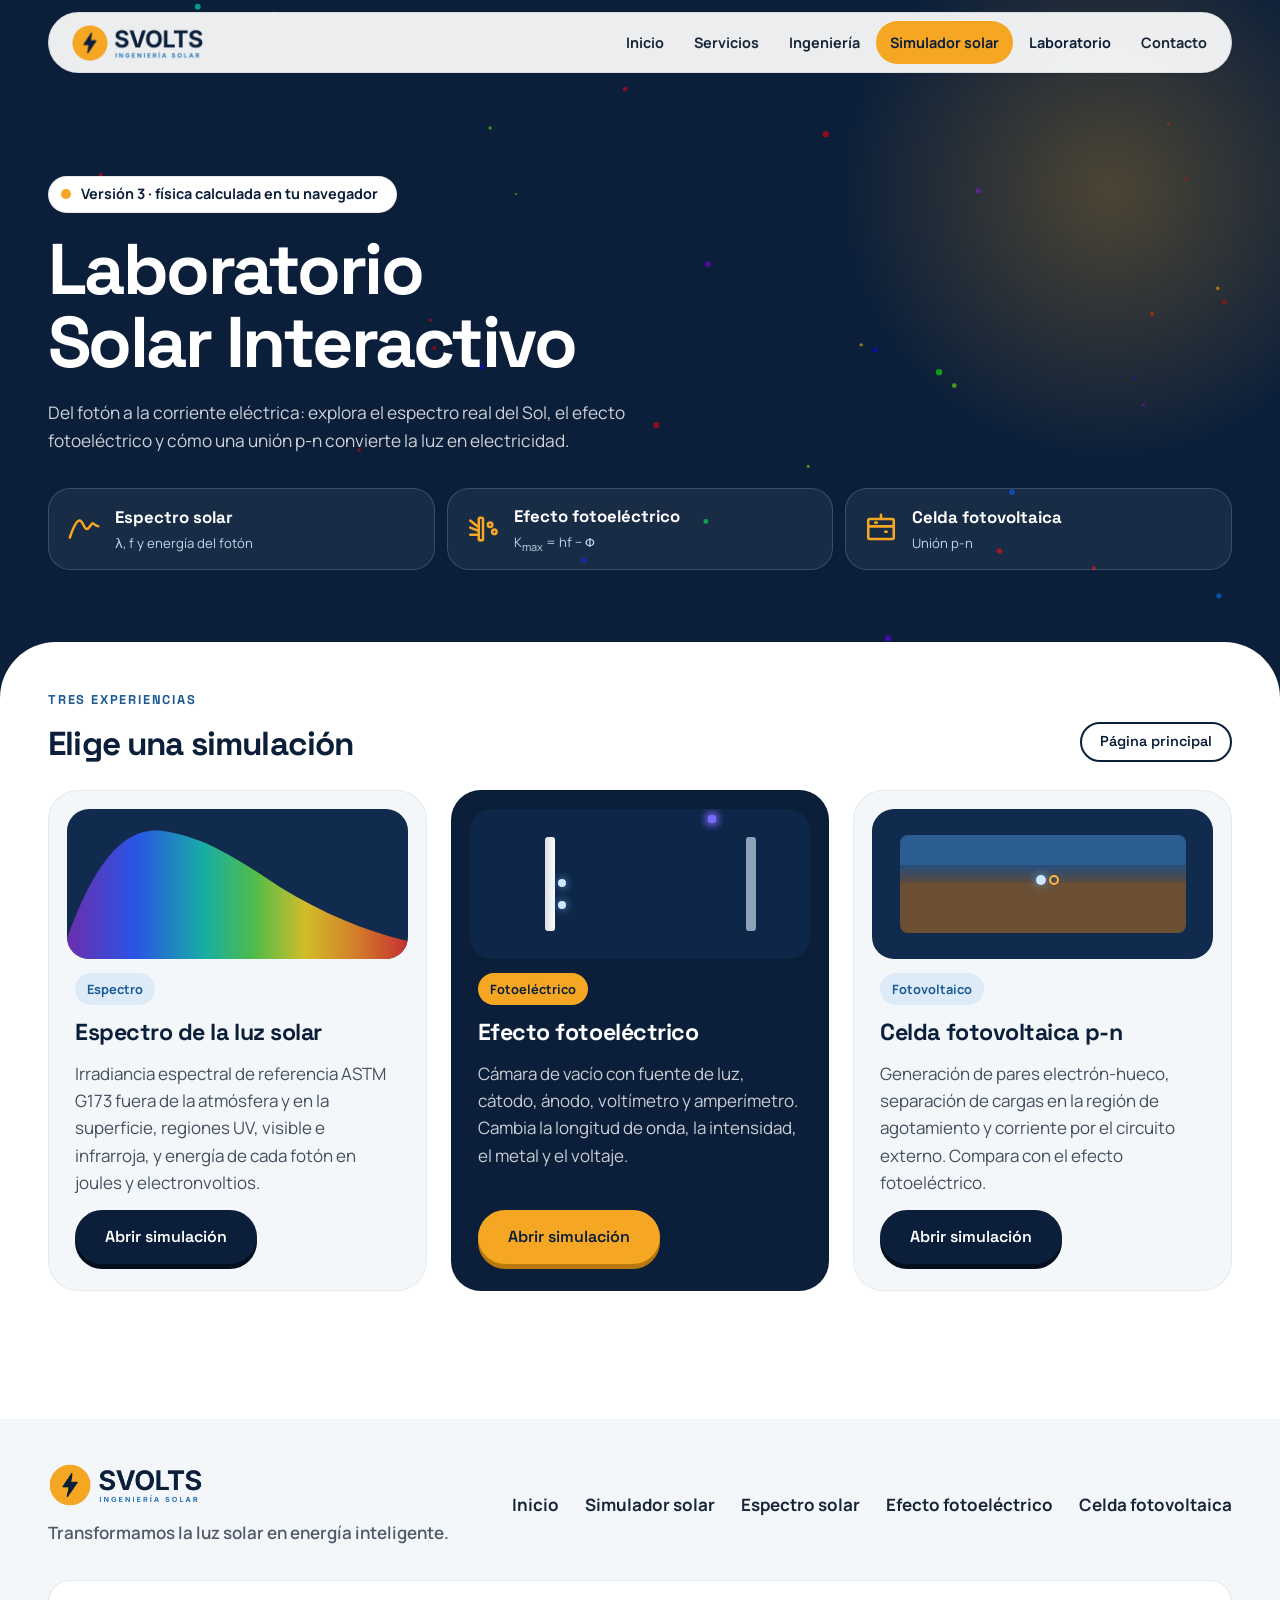
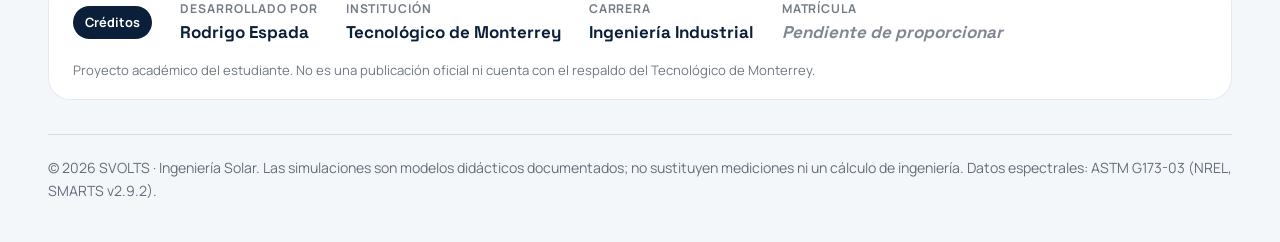
==== laboratorio.html @ 69da1a0d "V3 etapa 2: Laboratorio Solar Interactivo, navegación y créditos - Sección LABORATORIO SOLAR INTERAC" ====
<!doctype html>
<html lang="es">
<head>
  <meta charset="utf-8">
  <meta name="viewport" content="width=device-width, initial-scale=1, viewport-fit=cover">
  <title>Laboratorio Solar Interactivo · SVOLTS</title>
  <meta name="description" content="Laboratorio Solar Interactivo de SVOLTS: espectro de la radiación solar con datos ASTM G173, efecto fotoeléctrico y funcionamiento de una celda fotovoltaica p-n. Todo se calcula en tu navegador.">
  <meta name="theme-color" content="#0B1F3A">
  <link rel="icon" href="assets/favicon.svg" type="image/svg+xml">
  <link rel="preload" href="assets/fonts/space-grotesk-latin-wght-normal.woff2" as="font" type="font/woff2" crossorigin>
  <link rel="preload" href="assets/fonts/manrope-latin-wght-normal.woff2" as="font" type="font/woff2" crossorigin>
  <link rel="stylesheet" href="styles.css">
  <link rel="stylesheet" href="simulador.css">
  <link rel="stylesheet" href="laboratorio.css">
  <script>document.documentElement.classList.add('js');</script>
</head>
<body class="lab-page">
  <a class="skip" href="#lab">Saltar al laboratorio</a>

  <header class="nav" id="nav">
    <div class="nav__bar">
      <a class="brand" href="index.html#inicio" aria-label="SVOLTS Ingeniería Solar, ir al inicio">
        <img src="assets/logo-horizontal.png" alt="SVOLTS Ingeniería Solar" width="176" height="50">
      </a>
      <nav class="nav__menu" id="menu" aria-label="Principal">
        <ul class="nav__list">
          <li><a href="index.html#inicio">Inicio</a></li>
          <li><a href="index.html#servicios">Servicios</a></li>
          <li><a href="index.html#ingenieria">Ingeniería</a></li>
          <li><a href="simulador.html" class="nav__sim">Simulador solar</a></li>
          <li><a href="laboratorio.html" class="is-active" aria-current="page">Laboratorio</a></li>
          <li><a href="index.html#contacto">Contacto</a></li>
        </ul>
      </nav>
      <button class="burger" type="button" aria-expanded="false" aria-controls="menu" aria-label="Abrir menú">
        <span></span><span></span><span></span>
      </button>
    </div>
  </header>

  <main id="lab">
    <!-- ================= PORTADA DEL LABORATORIO ================= -->
    <section class="labhero" aria-labelledby="lab-title">
      <canvas class="labhero__field" id="heroField" aria-hidden="true"></canvas>
      <div class="wrap labhero__inner">
        <p class="chip chip--sun"><span class="chip__dot"></span>Versión 3 · física calculada en tu navegador</p>
        <h1 id="lab-title" class="labhero__title">Laboratorio Solar Interactivo</h1>
        <p class="labhero__lead">Del fotón a la corriente eléctrica: explora el espectro real del Sol, el efecto fotoeléctrico y cómo una unión p-n convierte la luz en electricidad.</p>
        <nav class="labtabs" aria-label="Simulaciones del laboratorio">
          <a class="labtab" href="#espectro" data-lab="espectro">
            <svg viewBox="0 0 24 24" aria-hidden="true" focusable="false"><path d="M2 18c3-9 5-12 7-12s3 6 5 6 3-4 4-4 2 2 4 2"/></svg>
            <span><strong>Espectro solar</strong><small>λ, f y energía del fotón</small></span>
          </a>
          <a class="labtab" href="#fotoelectrico" data-lab="fotoelectrico">
            <svg viewBox="0 0 24 24" aria-hidden="true" focusable="false"><path d="M3 6l5 4M3 11l5 2M3 16l5 0"/><rect x="9" y="4" width="3" height="16" rx="1"/><circle cx="17" cy="9" r="1.6"/><circle cx="20" cy="14" r="1.6"/></svg>
            <span><strong>Efecto fotoeléctrico</strong><small>K<sub>max</sub> = hf − Φ</small></span>
          </a>
          <a class="labtab" href="#celda" data-lab="celda">
            <svg viewBox="0 0 24 24" aria-hidden="true" focusable="false"><rect x="3" y="5" width="18" height="5" rx="1"/><rect x="3" y="10" width="18" height="9" rx="1"/><path d="M8 7.5h1M15 14h1M12 2v2"/></svg>
            <span><strong>Celda fotovoltaica</strong><small>Unión p-n</small></span>
          </a>
        </nav>
      </div>
    </section>

    <div class="labbody">
      <!-- ================= ÍNDICE DEL LABORATORIO ================= -->
      <section class="labview" data-labview="inicio" aria-labelledby="hub-title">
        <div class="wrap">
          <header class="labhead">
            <div>
              <p class="eyebrow-s">Tres experiencias</p>
              <h2 id="hub-title" class="h3">Elige una simulación</h2>
            </div>
            <a class="btn btn--ghost btn--sm" href="index.html">Página principal</a>
          </header>
          <ol class="hub">
            <li class="hubcard">
              <div class="hubcard__art hubcard__art--spec" aria-hidden="true">
                <svg viewBox="0 0 320 150" preserveAspectRatio="none"><defs><linearGradient id="hubVis" x1="0" x2="1"><stop offset="0" stop-color="#7B2FBE"/><stop offset=".2" stop-color="#2E5BFF"/><stop offset=".4" stop-color="#18C3B5"/><stop offset=".55" stop-color="#5BD54A"/><stop offset=".7" stop-color="#F5D623"/><stop offset=".85" stop-color="#F58B23"/><stop offset="1" stop-color="#E5312F"/></linearGradient></defs><path class="hub-curve-fill" d="M0 150 L0 130 C30 40 60 18 90 22 C130 28 160 50 200 78 C240 104 280 122 320 132 L320 150 Z"/><path class="hub-curve" d="M0 130 C30 40 60 18 90 22 C130 28 160 50 200 78 C240 104 280 122 320 132"/></svg>
              </div>
              <span class="qcard__tag">Espectro</span>
              <h3>Espectro de la luz solar</h3>
              <p>Irradiancia espectral de referencia ASTM G173 fuera de la atmósfera y en la superficie, regiones UV, visible e infrarroja, y energía de cada fotón en joules y electronvoltios.</p>
              <a class="btn btn--primary" href="#espectro" data-lab="espectro">Abrir simulación</a>
            </li>
            <li class="hubcard hubcard--dark">
              <div class="hubcard__art hubcard__art--pe" aria-hidden="true">
                <span class="pe-plate"></span><span class="pe-ph pe-ph--1"></span><span class="pe-ph pe-ph--2"></span><span class="pe-ph pe-ph--3"></span><span class="pe-el pe-el--1"></span><span class="pe-el pe-el--2"></span><span class="pe-anode"></span>
              </div>
              <span class="qcard__tag">Fotoeléctrico</span>
              <h3>Efecto fotoeléctrico</h3>
              <p>Cámara de vacío con fuente de luz, cátodo, ánodo, voltímetro y amperímetro. Cambia la longitud de onda, la intensidad, el metal y el voltaje.</p>
              <a class="btn btn--sun" href="#fotoelectrico" data-lab="fotoelectrico">Abrir simulación</a>
            </li>
            <li class="hubcard">
              <div class="hubcard__art hubcard__art--pn" aria-hidden="true">
                <span class="pn-n"></span><span class="pn-d"></span><span class="pn-p"></span><span class="pn-e"></span><span class="pn-h"></span>
              </div>
              <span class="qcard__tag">Fotovoltaico</span>
              <h3>Celda fotovoltaica p-n</h3>
              <p>Generación de pares electrón-hueco, separación de cargas en la región de agotamiento y corriente por el circuito externo. Compara con el efecto fotoeléctrico.</p>
              <a class="btn btn--primary" href="#celda" data-lab="celda">Abrir simulación</a>
            </li>
          </ol>
        </div>
      </section>

      <!-- ================= 1. ESPECTRO SOLAR ================= -->
      <section class="labview" data-labview="espectro" aria-labelledby="spec-title" hidden>
        <div class="wrap">
          <header class="labhead">
            <div>
              <p class="eyebrow-s">Simulación 1 · Radiación solar</p>
              <h2 id="spec-title" class="h3">Espectro de la luz solar</h2>
              <p class="lead">Irradiancia espectral del Sol según los espectros de referencia ASTM G173-03. Pasa el cursor sobre la gráfica para leer cada longitud de onda y haz clic para seleccionarla.</p>
            </div>
            <div class="labhead__actions">
              <a class="btn btn--ghost btn--sm" href="#inicio" data-lab="inicio">← Laboratorio</a>
              <a class="btn btn--line btn--sm" href="index.html">Página principal</a>
            </div>
          </header>

          <div class="spec">
            <figure class="spec__fig">
              <div class="spec__chart" id="specChart" tabindex="0" role="group" aria-label="Gráfica del espectro solar. Usa las flechas izquierda y derecha para cambiar la longitud de onda seleccionada."></div>
              <div class="spec__tip" id="specTip" hidden></div>
              <figcaption class="spec__legend" id="specLegend"></figcaption>
            </figure>

            <aside class="spec__panel" aria-label="Controles del espectro">
              <div class="ctl">
                <span class="ctl__label" id="sv-l">Espectro</span>
                <div class="seg" role="radiogroup" aria-labelledby="sv-l" id="specView">
                  <button type="button" role="radio" data-v="terrestre">Terrestre</button>
                  <button type="button" role="radio" data-v="extraterrestre">Extraterrestre</button>
                  <button type="button" role="radio" data-v="comparar">Comparar</button>
                </div>
              </div>
              <label class="check check--sm" for="specBB"><input id="specBB" type="checkbox"><span><strong>Superponer cuerpo negro a 5772 K</strong><small>Modelo teórico de Planck, no medición.</small></span></label>
              <div class="ctl">
                <span class="ctl__label" id="sr-l">Región espectral</span>
                <div class="seg seg--4" role="radiogroup" aria-labelledby="sr-l" id="specRegion">
                  <button type="button" role="radio" data-r="todo">Todo</button>
                  <button type="button" role="radio" data-r="uv">UV</button>
                  <button type="button" role="radio" data-r="vis">Visible</button>
                  <button type="button" role="radio" data-r="ir">IR</button>
                </div>
              </div>
              <label class="ctl" for="specG"><span class="ctl__label">Irradiancia en superficie <output id="specGOut" for="specG"></output></span>
                <input id="specG" type="range" min="0" max="1200" step="10">
                <span class="ctl__hint">Escala las curvas terrestres a partir de 1000 W/m², con la misma forma espectral (supuesto).</span></label>
              <label class="ctl" for="specL"><span class="ctl__label">Longitud de onda <output id="specLOut" for="specL"></output></span>
                <input id="specL" type="range" min="280" max="2500" step="1"></label>
              <div class="ctl ctl--row">
                <label for="specLNum"><span class="ctl__label">λ (nm)</span><input id="specLNum" type="number" min="280" max="4000" step="1" inputmode="decimal"></label>
                <label for="specFNum"><span class="ctl__label">f (THz)</span><input id="specFNum" type="number" min="74" max="1071" step="0.1" inputmode="decimal"></label>
              </div>
              <p class="ctl__err" id="specErr" role="alert" hidden></p>
            </aside>
          </div>

          <div class="photon" id="specPhoton" aria-live="polite"></div>

          <div class="spec__lower">
            <figure class="wavebox">
              <div class="wavebox__head">
                <h3 class="h5">Onda electromagnética</h3>
                <button class="btn btn--sm btn--line playbtn" type="button" id="waveToggle" aria-pressed="false">Pausar</button>
              </div>
              <canvas id="waveCanvas" height="170" aria-label="Animación de una onda electromagnética con la longitud de onda seleccionada" role="img"></canvas>
              <figcaption class="note" id="waveCap"></figcaption>
            </figure>
            <div class="regtable">
              <h3 class="h5">Energía por región <span class="regtable__src" id="regSrc"></span></h3>
              <div class="tablewrap"><table class="lab-table" id="regTable"></table></div>
              <p class="note">Integrales de la tabla ASTM G173 entre 280 y 4000 nm por la regla del trapecio. Límites UV/visible/IR convencionales: 380 y 750 nm.</p>
            </div>
          </div>

          <details class="learn">
            <summary>Cómo se calcula</summary>
            <p><strong>Frecuencia:</strong> f = c / λ, con c = 299 792 458 m/s. <strong>Energía del fotón:</strong> E = h·f = h·c / λ, con h = 6.626 070 15 × 10⁻³⁴ J·s. Para pasar de joules a electronvoltios se divide entre e = 1.602 176 634 × 10⁻¹⁹ C. En unidades prácticas: E [eV] ≈ 1239.84 / λ [nm].</p>
            <p><strong>Datos:</strong> las curvas extraterrestre (AM0), global (AM1.5, superficie inclinada 37°) y directa (AM1.5, directa normal + circunsolar) son los valores tabulados de la norma ASTM G173-03, calculados por NREL con el modelo SMARTS v2.9.2 para una atmósfera estándar de referencia. No son una medición puntual de un día concreto. La curva de cuerpo negro es un modelo teórico: E(λ) = π·B(λ, 5772 K)·(R<sub>☉</sub>/UA)², y su integral da ≈ 1361 W/m².</p>
            <p><strong>Control de irradiancia:</strong> multiplica las curvas terrestres por G/1000 manteniendo su forma. En la realidad la forma cambia con la masa de aire, el vapor de agua y los aerosoles.</p>
          </details>
        </div>
      </section>

      <!-- ================= 2. EFECTO FOTOELÉCTRICO ================= -->
      <section class="labview" data-labview="fotoelectrico" aria-labelledby="pe-title" hidden>
        <div class="wrap">
          <header class="labhead">
            <div>
              <p class="eyebrow-s">Simulación 2 · Física cuántica</p>
              <h2 id="pe-title" class="h3">Efecto fotoeléctrico</h2>
              <p class="lead">Ilumina un metal dentro de una cámara de vacío. Si cada fotón tiene energía suficiente, arranca electrones que viajan al ánodo y el amperímetro registra corriente.</p>
            </div>
            <div class="labhead__actions">
              <a class="btn btn--ghost btn--sm" href="#inicio" data-lab="inicio">← Laboratorio</a>
              <a class="btn btn--line btn--sm" href="index.html">Página principal</a>
            </div>
          </header>

          <div class="pe">
            <figure class="pe__stage">
              <canvas id="peCanvas" role="img" aria-label="Cámara de vacío con fuente de luz, cátodo, ánodo, voltímetro y amperímetro"></canvas>
              <div class="pe__status" id="peStatus" aria-live="polite"></div>
              <div class="pe__bar">
                <button class="btn btn--sm btn--sun playbtn" type="button" id="pePlay" aria-pressed="false">Pausar</button>
                <button class="btn btn--sm btn--line" type="button" id="peReset">Reiniciar experimento</button>
                <span class="pe__hint">La animación exagera el rendimiento cuántico para que se vean los electrones.</span>
              </div>
            </figure>

            <aside class="pe__panel" aria-label="Controles del experimento">
              <label class="ctl" for="peL"><span class="ctl__label">Longitud de onda <output id="peLOut" for="peL"></output></span>
                <input id="peL" type="range" min="100" max="850" step="1" class="range-spectrum"></label>
              <div class="ctl ctl--row">
                <label for="peLNum"><span class="ctl__label">λ (nm)</span><input id="peLNum" type="number" min="100" max="850" step="1" inputmode="decimal"></label>
                <label for="peFNum"><span class="ctl__label">f (THz)</span><input id="peFNum" type="number" min="352.7" max="2997.9" step="0.1" inputmode="decimal"></label>
              </div>
              <label class="ctl" for="peI"><span class="ctl__label">Intensidad luminosa <output id="peIOut" for="peI"></output></span>
                <input id="peI" type="range" min="0" max="100" step="1"></label>
              <div class="ctl">
                <span class="ctl__label" id="pm-l">Material del cátodo</span>
                <div class="mats" role="radiogroup" aria-labelledby="pm-l" id="peMats"></div>
              </div>
              <label class="ctl" for="peV"><span class="ctl__label">Voltaje aplicado (ánodo − cátodo) <output id="peVOut" for="peV"></output></span>
                <input id="peV" type="range" min="-6" max="6" step="0.01">
                <span class="ctl__hint">Negativo: frena a los electrones. Positivo: los acelera hacia el ánodo.</span></label>
              <div class="ctl ctl--btns">
                <button class="btn btn--sm btn--line" type="button" id="peStop">Aplicar −V₀</button>
                <button class="btn btn--sm btn--line" type="button" id="peZero">0 V</button>
              </div>
              <p class="ctl__err" id="peErr" role="alert" hidden></p>
            </aside>
          </div>

          <div class="readouts" id="peReadouts" aria-live="polite"></div>

          <div class="pe__charts">
            <figure class="minichart">
              <h3 class="h5">Corriente contra voltaje</h3>
              <div id="peIV"></div>
              <figcaption class="note">Para una frecuencia fija, la corriente se anula en −V₀ y se satura con voltaje positivo. Más intensidad sube la meseta, pero no mueve el punto de corte.</figcaption>
            </figure>
            <figure class="minichart">
              <h3 class="h5">Energía cinética máxima contra frecuencia</h3>
              <div id="peKF"></div>
              <figcaption class="note">Recta de pendiente h (la constante de Planck) que corta el eje en la frecuencia umbral f₀ = Φ/h. Cada metal tiene su propia recta, todas paralelas.</figcaption>
            </figure>
          </div>

          <div class="matnote" id="peMatNote"></div>

          <div class="compare-cta">
            <p>¿Qué cambia en un panel solar? En una celda no se arrancan electrones del material: se separan dentro de él.</p>
            <a class="btn btn--primary" href="#celda" data-lab="celda" id="peToCell">Ver la celda fotovoltaica con esta luz</a>
          </div>

          <details class="learn">
            <summary>Modelo físico y supuestos</summary>
            <p><strong>Ecuación de Einstein:</strong> K<sub>max</sub> = h·f − Φ. Solo hay emisión si h·f ≥ Φ, sin importar la intensidad. <strong>Potencial de frenado:</strong> V₀ = K<sub>max</sub>/e; con un voltaje de −V₀ ningún electrón llega al ánodo.</p>
            <p><strong>Corriente (modelo simplificado):</strong> I = e · Ṅ<sub>e</sub> · η<sub>col</sub>. Ṅ<sub>fot</sub> = P/(h·f) son los fotones por segundo que llegan al cátodo, con P = 0 a 20 µW según la intensidad. Ṅ<sub>e</sub> = Y · Ṅ<sub>fot</sub> son los electrones emitidos, con un rendimiento cuántico supuesto Y = 1 × 10⁻³ (en metales reales va de 10⁻⁵ a 10⁻³ y cambia con la frecuencia). η<sub>col</sub> es la fracción que llega al ánodo: 1 con voltaje positivo (placas ideales) y 1 − e|V|/K<sub>max</sub> con voltaje negativo, suponiendo energías repartidas uniformemente entre 0 y K<sub>max</sub>.</p>
            <p>Se ignoran la carga espacial, la corriente oscura, la reflexión del metal y la geometría real del tubo. Las tendencias son correctas, pero las corrientes no predicen un experimento real.</p>
          </details>
        </div>
      </section>

      <!-- ================= 3. CELDA FOTOVOLTAICA ================= -->
      <section class="labview" data-labview="celda" aria-labelledby="pn-title" hidden>
        <div class="wrap">
          <header class="labhead">
            <div>
              <p class="eyebrow-s">Simulación 3 · Semiconductores</p>
              <h2 id="pn-title" class="h3">Celda fotovoltaica: unión p-n</h2>
              <p class="lead">Un fotón con energía mayor que la banda prohibida crea un par electrón-hueco. El campo de la región de agotamiento los separa y la carga circula por el circuito externo.</p>
            </div>
            <div class="labhead__actions">
              <a class="btn btn--ghost btn--sm" href="#inicio" data-lab="inicio">← Laboratorio</a>
              <a class="btn btn--line btn--sm" href="index.html">Página principal</a>
            </div>
          </header>

          <div class="seg seg--big" role="radiogroup" aria-label="Fenómeno a observar" id="pnMode">
            <button type="button" role="radio" data-m="celda">Celda fotovoltaica</button>
            <button type="button" role="radio" data-m="comparar">Comparar con el efecto fotoeléctrico</button>
          </div>

          <div class="pe" id="pnMain">
            <figure class="pe__stage">
              <canvas id="pnCanvas" role="img" aria-label="Corte de una celda solar con capa n, región de agotamiento, capa p, contactos y circuito externo"></canvas>
              <div class="pe__status" id="pnStatus" aria-live="polite"></div>
              <div class="pe__bar">
                <button class="btn btn--sm btn--sun playbtn" type="button" id="pnPlay" aria-pressed="false">Pausar</button>
                <button class="btn btn--sm btn--line" type="button" id="pnReset">Reiniciar</button>
                <label class="check check--inline" for="pnField"><input id="pnField" type="checkbox" checked><span>Campo eléctrico</span></label>
              </div>
            </figure>
            <aside class="pe__panel" aria-label="Controles de la celda">
              <label class="ctl" for="pnL"><span class="ctl__label">Longitud de onda <output id="pnLOut" for="pnL"></output></span>
                <input id="pnL" type="range" min="280" max="2000" step="1" class="range-spectrum"></label>
              <label class="ctl" for="pnLNum"><span class="ctl__label">λ (nm)</span><input id="pnLNum" type="number" min="280" max="2000" step="1" inputmode="decimal"></label>
              <label class="ctl" for="pnI"><span class="ctl__label">Intensidad luminosa <output id="pnIOut" for="pnI"></output></span>
                <input id="pnI" type="range" min="0" max="100" step="1"></label>
              <div class="ctl">
                <span class="ctl__label" id="ps-l">Semiconductor</span>
                <div class="mats" role="radiogroup" aria-labelledby="ps-l" id="pnMats"></div>
              </div>
              <p class="ctl__err" id="pnErr" role="alert" hidden></p>
              <a class="btn btn--sm btn--line" href="#fotoelectrico" data-lab="fotoelectrico" id="pnToPe">Ver el experimento fotoeléctrico con esta luz</a>
            </aside>
          </div>

          <div class="readouts" id="pnReadouts" aria-live="polite"></div>

          <div class="pnsteps">
            <ol>
              <li><span>1</span><div><strong>Absorción</strong><p>El fotón entra por la capa n (delgada). Si E ≥ E<sub>g</sub>, un electrón de la banda de valencia pasa a la de conducción y deja un hueco.</p></div></li>
              <li><span>2</span><div><strong>Termalización</strong><p>La energía que excede a E<sub>g</sub> se pierde como calor en fracciones de picosegundo. Por eso los fotones azules no rinden más electricidad por fotón que los rojos.</p></div></li>
              <li><span>3</span><div><strong>Separación</strong><p>En la región de agotamiento, los iones fijos crean un campo eléctrico que empuja a los electrones hacia n y a los huecos hacia p. Los pares generados fuera de ella llegan por difusión.</p></div></li>
              <li><span>4</span><div><strong>Circuito externo</strong><p>Los electrones salen por el contacto frontal, hacen trabajo en la carga y vuelven por el contacto trasero, donde se recombinan con los huecos.</p></div></li>
            </ol>
          </div>

          <div class="compare" id="pnCompare" hidden>
            <div class="compare__grid">
              <article class="compare__card">
                <p class="eyebrow-s">Efecto fotoeléctrico externo</p>
                <h3 class="h4">El electrón sale del material</h3>
                <ul>
                  <li>Ocurre en la superficie de un metal, dentro de una cámara de vacío.</li>
                  <li>Umbral: la función de trabajo Φ (2 a 5 eV en metales; casi siempre ultravioleta).</li>
                  <li>El electrón escapa con K<sub>max</sub> = hf − Φ.</li>
                  <li>Se necesita un voltaje externo para recolectarlo; no genera potencia útil.</li>
                </ul>
                <div id="cmpPe" class="compare__fig"></div>
              </article>
              <article class="compare__card compare__card--pv">
                <p class="eyebrow-s">Efecto fotovoltaico</p>
                <h3 class="h4">La carga se separa dentro del semiconductor</h3>
                <ul>
                  <li>Ocurre en el volumen de un semiconductor con una unión p-n.</li>
                  <li>Umbral: la banda prohibida E<sub>g</sub> (1.12 eV en silicio; incluye visible e infrarrojo cercano).</li>
                  <li>El exceso E − E<sub>g</sub> se pierde como calor; cada par aprovecha como máximo E<sub>g</sub>.</li>
                  <li>El campo interno de la unión produce voltaje y entrega potencia a una carga, sin fuente externa.</li>
                </ul>
                <div id="cmpPv" class="compare__fig"></div>
              </article>
            </div>
            <div class="tablewrap"><table class="lab-table" id="cmpTable"></table></div>
          </div>

          <details class="learn">
            <summary>Modelo y supuestos</summary>
            <p>Bandas prohibidas a 300 K: Si 1.12 eV, GaAs 1.42 eV, Ge 0.66 eV (Sze y Ng, <em>Physics of Semiconductor Devices</em>). Longitud de onda de corte: λ<sub>c</sub> = h·c / E<sub>g</sub>. Fracción aprovechable por fotón absorbido: E<sub>g</sub> / E; el resto es calor de termalización.</p>
            <p>La animación es conceptual: la profundidad de absorción es menor para fotones más energéticos (cualitativamente correcto), todos los pares se recolectan y no se modelan reflexión, recombinación, resistencias ni el voltaje de la celda. Para curvas I-V de un panel real usa el modo avanzado del <a href="simulador.html#curva">Simulador solar</a>.</p>
          </details>
        </div>
      </section>
    </div>
  </main>

  <footer class="footer">
    <div class="wrap footer__inner">
      <div class="footer__brand">
        <img src="assets/logo-horizontal.png" alt="SVOLTS Ingeniería Solar" width="176" height="50">
        <p>Transformamos la luz solar en energía inteligente.</p>
      </div>
      <nav aria-label="Pie de página">
        <ul class="footer__nav">
          <li><a href="index.html">Inicio</a></li>
          <li><a href="simulador.html">Simulador solar</a></li>
          <li><a href="laboratorio.html#espectro">Espectro solar</a></li>
          <li><a href="laboratorio.html#fotoelectrico">Efecto fotoeléctrico</a></li>
          <li><a href="laboratorio.html#celda">Celda fotovoltaica</a></li>
        </ul>
      </nav>
    </div>
    <div class="wrap footer__author">
      <div class="author" aria-label="Créditos del proyecto">
        <span class="author__tag">Créditos</span>
        <dl class="author__list">
          <div><dt>Desarrollado por</dt><dd>Rodrigo Espada</dd></div>
          <div><dt>Institución</dt><dd>Tecnológico de Monterrey</dd></div>
          <div><dt>Carrera</dt><dd>Ingeniería Industrial</dd></div>
          <div><dt>Matrícula</dt><dd class="author__pending">Pendiente de proporcionar</dd></div>
        </dl>
        <p class="author__note">Proyecto académico del estudiante. No es una publicación oficial ni cuenta con el respaldo del Tecnológico de Monterrey.</p>
      </div>
    </div>
    <div class="wrap footer__legal">
      <p>© 2026 SVOLTS · Ingeniería Solar. Las simulaciones son modelos didácticos documentados; no sustituyen mediciones ni un cálculo de ingeniería. Datos espectrales: ASTM G173-03 (NREL, SMARTS v2.9.2).</p>
    </div>
  </footer>

  <script src="data/astm-g173.js"></script>
  <script src="lab-core.js"></script>
  <script src="laboratorio.js"></script>
  <script src="lab-espectro.js"></script>
  <script src="lab-fotoelectrico.js"></script>
  <script src="lab-celda.js"></script>
</body>
</html>
---- styles.css ----
/* ==========================================================================
   SVOLTS · Ingeniería Solar
   Sistema visual: formas planas y redondeadas (flat vector), color en bloques,
   profundidad con capas 3D discretas. Paleta de marca + variaciones tonales.
   ========================================================================== */

@font-face {
  font-family: "Space Grotesk";
  src: url("assets/fonts/space-grotesk-latin-wght-normal.woff2") format("woff2");
  font-weight: 300 700;
  font-style: normal;
  font-display: swap;
}
@font-face {
  font-family: "Manrope";
  src: url("assets/fonts/manrope-latin-wght-normal.woff2") format("woff2");
  font-weight: 200 800;
  font-style: normal;
  font-display: swap;
}

:root {
  /* Paleta de marca */
  --navy: #0B1F3A;
  --blue: #2473B8;
  --sun: #F5A623;
  --white: #FFFFFF;
  --mist: #F4F7FA;
  --ink: #172536;

  /* Variaciones tonales de la misma paleta */
  --navy-2: #102B4D;
  --navy-3: #17375F;
  --blue-deep: #1B5A93;
  --sky: #DCEBF7;
  --sky-2: #BCD8EE;
  --sky-3: #8FBCE3;
  --sun-soft: #FCE6BE;
  --sun-deep: #B9780C;

  --ring: var(--blue);
  --gutter: clamp(20px, 4vw, 48px);
  --space: clamp(80px, 11vw, 150px);
  --lap: 56px;

  --font-display: "Space Grotesk", "Inter", system-ui, sans-serif;
  --font-body: "Manrope", "Inter", system-ui, sans-serif;
  --ease: cubic-bezier(.2, .7, .2, 1);
}

*, *::before, *::after { box-sizing: border-box; }
html { scroll-behavior: smooth; scroll-padding-top: 96px; -webkit-text-size-adjust: 100%; }
html.no-scroll { overflow: hidden; }
body {
  margin: 0;
  font-family: var(--font-body);
  font-size: 1.0625rem;
  line-height: 1.6;
  color: var(--ink);
  background: var(--white);
  overflow-x: hidden;
  -webkit-font-smoothing: antialiased;
}
img, svg { max-width: 100%; }
h1, h2, h3, h4, p, ul, ol, figure { margin: 0; }
ul, ol { padding: 0; list-style: none; }
button { font: inherit; color: inherit; }
a { color: inherit; }

:focus-visible { outline: 3px solid var(--ring); outline-offset: 3px; }
.eng, .closing { --ring: var(--sun); }

.skip {
  position: absolute; left: 16px; top: -64px; z-index: 300;
  background: var(--navy); color: #fff; padding: 10px 18px; border-radius: 14px;
  font-weight: 700; text-decoration: none; transition: top .2s;
}
.skip:focus { top: 12px; }

.wrap { width: min(1240px, 100% - (var(--gutter) * 2)); margin-inline: auto; }

/* ---------- Tipografía ---------- */
.h2 {
  font-family: var(--font-display);
  font-weight: 700;
  font-size: clamp(2rem, 4.2vw, 3.6rem);
  line-height: 1.06;
  letter-spacing: -.03em;
  color: var(--navy);
  text-wrap: balance;
}
.lead {
  font-size: clamp(1.02rem, 1.3vw, 1.2rem);
  line-height: 1.6;
  color: rgba(23, 37, 54, .78);
  max-width: 58ch;
  margin-top: 18px;
  text-wrap: pretty;
}

/* ---------- Botones ---------- */
.btn {
  display: inline-flex; align-items: center; justify-content: center; gap: 10px;
  padding: 16px 28px;
  font-family: var(--font-display); font-weight: 600; font-size: 1rem; line-height: 1.1;
  text-decoration: none; text-align: center;
  border: 2px solid transparent; border-radius: 999px; cursor: pointer;
  transition: transform .18s var(--ease), box-shadow .18s var(--ease), background-color .2s, color .2s, border-color .2s;
}
.btn:active { transform: translateY(5px); box-shadow: 0 0 0 transparent !important; }
.btn--primary { background: var(--navy); color: #fff; box-shadow: 0 5px 0 #050E1C; }
.btn--primary:hover { background: var(--navy-3); transform: translateY(2px); box-shadow: 0 3px 0 #050E1C; }
.btn--ghost { background: #fff; color: var(--navy); border-color: var(--navy); box-shadow: 0 5px 0 rgba(11, 31, 58, .2); }
.btn--ghost:hover { background: var(--navy); color: #fff; transform: translateY(2px); box-shadow: 0 3px 0 rgba(11, 31, 58, .2); }
.btn--sun { background: var(--sun); color: var(--navy); box-shadow: 0 5px 0 var(--sun-deep); }
.btn--sun:hover { background: #FFB63D; transform: translateY(2px); box-shadow: 0 3px 0 var(--sun-deep); }
.btn--sun:focus-visible { outline-color: #fff; }
.btn--line { background: transparent; color: #fff; border-color: rgba(255, 255, 255, .4); }
.btn--line:hover { background: rgba(255, 255, 255, .12); border-color: #fff; }
.btn--sm { padding: 10px 18px; font-size: .9rem; box-shadow: none !important; }
.btn--sm:hover { transform: none; }
.btn--lg { padding: 20px 40px; font-size: 1.15rem; }
.btn--sm.btn--primary { box-shadow: none; }
.btn--sm.btn--line { color: var(--navy); border-color: rgba(11, 31, 58, .25); }
.eng .btn--sm.btn--line { color: #fff; border-color: rgba(255, 255, 255, .4); }
.btn--sm[aria-pressed="true"] { background: #fff; color: var(--navy); }

.icon-btn {
  width: 44px; height: 44px; flex: none;
  display: inline-grid; place-items: center;
  border-radius: 50%; cursor: pointer;
  background: rgba(255, 255, 255, .1); color: #fff;
  border: 1px solid rgba(255, 255, 255, .22);
  transition: background-color .2s, color .2s, transform .15s;
}
.icon-btn svg { width: 22px; height: 22px; fill: none; stroke: currentColor; stroke-width: 2.4; stroke-linecap: round; stroke-linejoin: round; }
.icon-btn:hover { background: #fff; color: var(--navy); }
.icon-btn:active { transform: scale(.94); }

.chip {
  display: inline-flex; align-items: center; gap: 10px;
  padding: 8px 18px 8px 12px; border-radius: 999px;
  font-weight: 700; font-size: .9rem; line-height: 1.3; color: var(--navy);
  background: #fff; border: 1px solid rgba(11, 31, 58, .1);
}
.chip__dot { width: 10px; height: 10px; border-radius: 50%; background: var(--sun); flex: none; }

/* ==========================================================================
   NAVEGACIÓN
   ========================================================================== */
.nav { position: fixed; z-index: 100; top: 12px; left: 0; right: 0; padding-inline: var(--gutter); pointer-events: none; }
.nav__bar {
  position: relative; pointer-events: auto;
  max-width: 1240px; margin-inline: auto;
  display: flex; align-items: center; justify-content: space-between; gap: 16px;
  padding: 8px 10px 8px 22px;
  background: rgba(255, 255, 255, .92);
  -webkit-backdrop-filter: blur(10px); backdrop-filter: blur(10px);
  border: 1px solid rgba(11, 31, 58, .08);
  border-radius: 999px;
  box-shadow: 0 4px 0 rgba(11, 31, 58, .05);
  transition: padding .3s var(--ease), box-shadow .3s var(--ease);
}
.nav.is-scrolled .nav__bar { padding-block: 5px; box-shadow: 0 12px 32px rgba(11, 31, 58, .14); }
.brand { display: inline-flex; align-items: center; border-radius: 12px; }
.brand img { display: block; height: 38px; width: auto; transition: height .3s var(--ease); }
.nav.is-scrolled .brand img { height: 32px; }

.nav__menu { position: relative; }
.nav__list { display: flex; align-items: center; gap: 2px; }
.nav__list a {
  display: block; padding: 10px 14px; border-radius: 999px;
  font-weight: 700; font-size: .9rem; text-decoration: none; color: var(--ink);
  transition: color .2s, background-color .2s;
}
.nav__list a:hover { color: var(--blue); background: var(--mist); }
.nav__list a.is-active { color: var(--navy); }
.nav__dot {
  position: absolute; left: 0; bottom: -2px; width: 6px; height: 6px; border-radius: 50%;
  background: var(--sun); opacity: 0; pointer-events: none;
  transition: transform .4s var(--ease), opacity .3s;
}
.nav__dot.is-ready { opacity: 1; }

.burger {
  display: none; width: 46px; height: 46px; border: 0; border-radius: 50%;
  background: var(--navy); cursor: pointer; position: relative; flex: none;
}
.burger span {
  position: absolute; left: 14px; right: 14px; height: 2.5px; border-radius: 2px; background: #fff;
  transition: transform .3s var(--ease), opacity .2s, top .3s var(--ease);
}
.burger span:nth-child(1) { top: 16px; }
.burger span:nth-child(2) { top: 22px; }
.burger span:nth-child(3) { top: 28px; }
.burger[aria-expanded="true"] span:nth-child(1) { top: 22px; transform: rotate(45deg); }
.burger[aria-expanded="true"] span:nth-child(2) { opacity: 0; }
.burger[aria-expanded="true"] span:nth-child(3) { top: 22px; transform: rotate(-45deg); }
.burger:focus-visible { outline-color: var(--sun); }

@media (max-width: 1080px) {
  .burger { display: block; }
  .nav__bar { padding-left: 18px; }
  .nav__menu {
    position: absolute; top: calc(100% + 10px); left: 0; right: 0;
    background: #fff; border-radius: 28px; padding: 12px;
    box-shadow: 0 24px 60px rgba(11, 31, 58, .22);
    border: 1px solid rgba(11, 31, 58, .08);
    visibility: hidden; opacity: 0; transform: translateY(-8px) scale(.98); transform-origin: top center;
    transition: opacity .25s, transform .3s var(--ease), visibility 0s .3s;
  }
  .nav__menu.is-open { visibility: visible; opacity: 1; transform: none; transition-delay: 0s; }
  .nav__list { flex-direction: column; align-items: stretch; gap: 2px; }
  .nav__list a { padding: 15px 18px; font-size: 1.05rem; position: relative; }
  .nav__list a.is-active { background: var(--mist); }
  .nav__list a.is-active::before {
    content: ""; position: absolute; left: 6px; top: 14px; bottom: 14px; width: 4px; border-radius: 2px; background: var(--sun);
  }
  .nav__dot { display: none; }
}

/* ==========================================================================
   01 · HERO
   ========================================================================== */
.hero {
  position: relative; overflow: hidden;
  min-height: 100svh;
  padding: 120px 0 clamp(80px, 10vw, 130px);
  background: var(--sky);
  display: flex; align-items: center;
}
.hero::before {
  content: ""; position: absolute; width: min(900px, 90vw); aspect-ratio: 1; border-radius: 50%;
  right: -14%; top: 50%; transform: translateY(-50%);
  background: rgba(255, 255, 255, .45);
}
.hero__grid-bg {
  position: absolute; inset: 0; pointer-events: none;
  background-image:
    linear-gradient(rgba(36, 115, 184, .1) 1px, transparent 1px),
    linear-gradient(90deg, rgba(36, 115, 184, .1) 1px, transparent 1px);
  background-size: 56px 56px;
  -webkit-mask-image: radial-gradient(ellipse 80% 70% at 68% 45%, #000 20%, transparent 78%);
  mask-image: radial-gradient(ellipse 80% 70% at 68% 45%, #000 20%, transparent 78%);
}
.hero__inner {
  position: relative; z-index: 1; width: min(1240px, 100% - (var(--gutter) * 2));
  display: grid; grid-template-columns: minmax(0, 1.02fr) minmax(0, 1fr);
  gap: clamp(24px, 4vw, 64px); align-items: center;
}
.hero__title {
  font-family: var(--font-display); font-weight: 700; color: var(--navy);
  font-size: clamp(2.4rem, 4.8vw, 4.6rem); line-height: 1.04; letter-spacing: -.035em;
  margin: 24px 0 22px; text-wrap: balance;
}
.hero__lead { font-size: clamp(1.04rem, 1.35vw, 1.22rem); line-height: 1.62; color: rgba(23, 37, 54, .82); max-width: 50ch; text-wrap: pretty; }
.hero__actions { display: flex; flex-wrap: wrap; gap: 16px; margin-top: 36px; }

.hero__hills { position: absolute; left: 0; right: 0; bottom: -1px; width: 100%; height: clamp(56px, 8vw, 110px); fill: #fff; z-index: 1; }

/* Escena 3D */
.scene {
  position: relative; width: 100%; max-width: 640px; margin-left: auto;
  aspect-ratio: 1 / 1.02; perspective: 1300px;
  touch-action: pan-y; -webkit-user-select: none; user-select: none; cursor: default;
}
.scene__rig {
  position: absolute; inset: 0; transform-style: preserve-3d;
  transform: translate3d(0, var(--py, 0px), 0) rotateX(calc(var(--rx, 0) * 1deg)) rotateY(calc(var(--ry, 0) * 1deg));
  will-change: transform;
}
.layer { position: absolute; inset: 0; transform: translateZ(var(--z, 0px)); pointer-events: none; }
.layer svg { display: block; width: 100%; height: 100%; overflow: visible; }

.ring { fill: none; stroke: rgba(36, 115, 184, .3); stroke-width: 1.6; stroke-dasharray: 3 9; }
.ring--2 { stroke-dasharray: none; stroke: rgba(36, 115, 184, .16); }
.ring--3 { stroke: rgba(36, 115, 184, .2); stroke-dasharray: 2 12; }
.sun-swing { transform-box: view-box; transform-origin: 50% 50%; animation: swing 18s ease-in-out infinite alternate; }
@keyframes swing { from { transform: rotate(-7deg); } to { transform: rotate(7deg); } }
.beam { fill: rgba(245, 166, 35, .15); animation: beam 6s ease-in-out infinite alternate; }
@keyframes beam { from { opacity: .45; } to { opacity: 1; } }
.sun-halo--2 { fill: rgba(245, 166, 35, .13); }
.sun-halo--1 { fill: rgba(245, 166, 35, .24); }
.sun-core { fill: var(--sun); }
.sun-bolt { fill: var(--navy); stroke: var(--navy); stroke-width: 3; stroke-linejoin: round; }
.orbit-dot { fill: var(--navy); }
.orbit-dot--blue { fill: var(--blue); }

.cloud rect { fill: #fff; opacity: .92; }
.cloud--a { animation: drift 15s ease-in-out infinite alternate; }
.cloud--b { animation: drift 18s ease-in-out infinite alternate-reverse; }
@keyframes drift { from { transform: translateX(-14px); } to { transform: translateX(26px); } }

.layer--island svg { animation: bob 7s ease-in-out infinite; }
@keyframes bob { 0%, 100% { transform: translateY(0); } 50% { transform: translateY(-12px); } }

.shape { position: absolute; left: var(--x); top: var(--y); display: block; animation: drift2 8s ease-in-out infinite alternate; animation-delay: var(--d, 0s); }
@keyframes drift2 { from { transform: translateY(-8px) rotate(-6deg); } to { transform: translateY(10px) rotate(8deg); } }
.shape--sq { width: 26px; height: 26px; border-radius: 8px; background: var(--sun); }
.shape--sm { width: 16px; height: 16px; border-radius: 5px; background: var(--blue); }
.shape--tri { width: 30px; height: 28px; background: var(--blue); clip-path: polygon(50% 0, 100% 100%, 0 100%); }
.shape--ring { width: 34px; height: 34px; border-radius: 50%; border: 6px solid var(--navy); }
.shape--dot { width: 16px; height: 16px; border-radius: 50%; background: var(--navy); }
.shape--plus { width: 28px; height: 28px; }
.shape--plus::before, .shape--plus::after { content: ""; position: absolute; background: var(--blue-deep); border-radius: 3px; }
.shape--plus::before { left: 11px; top: 0; width: 6px; height: 28px; }
.shape--plus::after { top: 11px; left: 0; height: 6px; width: 28px; }

.plaque {
  position: absolute; left: 1%; bottom: 7%;
  padding: 14px 20px 12px; background: #fff; border-radius: 22px;
  box-shadow: 0 8px 0 rgba(11, 31, 58, .1), 0 22px 40px rgba(11, 31, 58, .14);
}
.plaque img { display: block; height: 30px; width: auto; }
.plaque p { margin-top: 6px; font-size: .78rem; font-weight: 700; color: rgba(23, 37, 54, .65); }

.scene__hint { position: absolute; left: 0; right: 0; bottom: -30px; text-align: center; font-size: .82rem; font-weight: 600; color: rgba(23, 37, 54, .6); }
@media (hover: none) { .hint--mouse { display: none; } }
@media (hover: hover) { .hint--touch { display: none; } }

/* Isla (SVG generado en script.js) */
.iso-sheen { animation: sheen 7s ease-in-out infinite; animation-delay: var(--sd, 0s); }
@keyframes sheen { 0%, 55% { transform: translateX(0); opacity: 0; } 62% { opacity: 1; } 90%, 100% { transform: translateX(var(--sw, 120px)); opacity: 0; } }
.iso-led { animation: led 2.4s ease-in-out infinite; }
@keyframes led { 0%, 100% { opacity: 1; } 50% { opacity: .35; } }

/* ==========================================================================
   SECCIONES · base y solapes
   ========================================================================== */
.section { position: relative; padding-block: var(--space) calc(var(--space) + var(--lap)); }
.eng, .method, .benefits, .sust, .closing, .footer {
  margin-top: calc(var(--lap) * -1);
  border-radius: var(--lap) var(--lap) 0 0;
}
.section__head { max-width: 760px; margin-bottom: clamp(36px, 5vw, 64px); }
.section__head--split { max-width: none; display: grid; grid-template-columns: minmax(0, 1fr) minmax(0, .8fr); gap: clamp(20px, 5vw, 80px); align-items: end; }
.section__head--split .lead { margin-top: 0; }

.js [data-reveal] { opacity: 0; transform: translateY(18px); transition: opacity .7s ease, transform .7s var(--ease); transition-delay: var(--d, 0ms); }
.js [data-reveal].is-in { opacity: 1; transform: none; }

/* ==========================================================================
   02 · SERVICIOS
   ========================================================================== */
.services { background: #fff; }
.bento { display: grid; grid-template-columns: repeat(12, minmax(0, 1fr)); gap: 18px; }
.tile {
  position: relative; display: flex; flex-direction: column; gap: 12px; overflow: hidden;
  padding: clamp(22px, 2.6vw, 34px); min-height: 270px; border-radius: 32px;
  border: 1.5px solid rgba(11, 31, 58, .1); cursor: pointer;
  transition: transform .3s var(--ease), box-shadow .3s var(--ease), opacity .7s ease;
}
.tile:hover { transform: translateY(-4px); box-shadow: 0 10px 0 rgba(11, 31, 58, .08); }
.js .tile[data-reveal].is-in:hover { transform: translateY(-4px); }
.tile:has(.tile__more:focus-visible) { outline: 3px solid var(--ring); outline-offset: 4px; }
.tile--1 { grid-column: 1 / 8; grid-row: 1 / 3; background: var(--sky); border-color: transparent; }
.tile--2 { grid-column: 8 / 13; background: var(--mist); }
.tile--3 { grid-column: 8 / 13; background: #fff; }
.tile--4 { grid-column: 1 / 7; background: var(--navy); color: #fff; border-color: transparent; }
.tile--5 { grid-column: 7 / 13; background: var(--sun-soft); border-color: transparent; }
.tile--6 {
  grid-column: 1 / 13; background: var(--blue); color: #fff; border-color: transparent;
  display: grid; grid-template-columns: auto minmax(0, 1fr) auto; align-items: center; gap: clamp(18px, 3vw, 44px); min-height: 0;
}

.tile__top { display: flex; align-items: center; justify-content: space-between; gap: 16px; }
.tile--6 .tile__top { gap: 22px; justify-content: flex-start; }
.tile__num { font-family: var(--font-display); font-weight: 600; font-size: 1rem; font-variant-numeric: tabular-nums; opacity: .65; }
.tile__icon {
  width: 64px; height: 64px; border-radius: 20px; display: grid; place-items: center;
  background: rgba(255, 255, 255, .75); color: var(--navy); transition: transform .35s var(--ease), background-color .3s;
}
.tile__icon svg { width: 38px; height: 38px; fill: none; stroke: currentColor; stroke-width: 1.8; stroke-linecap: round; stroke-linejoin: round; }
.tile:hover .tile__icon { transform: rotate(-8deg) scale(1.06); }
.tile--4 .tile__icon { background: rgba(255, 255, 255, .1); color: var(--sun); }
.tile--6 .tile__icon { background: rgba(255, 255, 255, .16); color: #fff; }
.tile--5 .tile__icon { background: #fff; }
.tile__title { font-family: var(--font-display); font-weight: 600; font-size: clamp(1.3rem, 2vw, 1.75rem); line-height: 1.15; letter-spacing: -.02em; margin-top: 10px; }
.tile--1 .tile__title { font-size: clamp(1.9rem, 3.2vw, 2.9rem); letter-spacing: -.03em; max-width: 14ch; }
.tile--6 .tile__title { margin-top: 0; }
.tile__text { font-size: .98rem; max-width: 44ch; opacity: .85; }
.tile--1 .tile__text { font-size: 1.08rem; max-width: 36ch; }
.tile--6 .tile__text { margin-top: 6px; max-width: 60ch; }

.tile__more {
  margin-top: auto; align-self: flex-start; display: inline-flex; align-items: center; gap: 12px;
  padding: 0; background: none; border: 0; cursor: pointer;
  font-family: var(--font-display); font-weight: 600; font-size: .98rem; color: inherit;
}
.tile--6 .tile__more { margin-top: 0; align-self: center; }
.tile__more:focus-visible { outline: none; }
.tile__more::after { content: ""; position: absolute; inset: 0; border-radius: inherit; }
.plus { position: relative; width: 30px; height: 30px; border-radius: 50%; background: var(--navy); transition: transform .35s var(--ease), background-color .25s; flex: none; }
.plus::before, .plus::after { content: ""; position: absolute; left: 50%; top: 50%; width: 12px; height: 2px; margin: -1px 0 0 -6px; background: #fff; border-radius: 1px; }
.plus::after { transform: rotate(90deg); }
.tile:hover .plus { transform: rotate(90deg); background: var(--blue); }
.tile--4 .plus, .tile--6 .plus { background: var(--sun); }
.tile--4 .plus::before, .tile--4 .plus::after, .tile--6 .plus::before, .tile--6 .plus::after { background: var(--navy); }
.tile--4:hover .plus, .tile--6:hover .plus { background: #fff; }

.tile__art { margin-top: auto; width: 100%; max-width: 560px; align-self: flex-end; overflow: visible; }
.art-axis { stroke: rgba(11, 31, 58, .25); stroke-width: 3; stroke-linecap: round; }
.art-bar { transform-box: fill-box; transform-origin: bottom; transition: transform .5s var(--ease); }
.art-bar--a { fill: var(--blue); }
.art-bar--b { fill: var(--navy); }
.art-bar--c { fill: var(--sun); }
.art-line { fill: none; stroke: #fff; stroke-width: 3.5; stroke-linecap: round; stroke-linejoin: round; stroke-dasharray: 2 9; }
.art-pt { fill: #fff; stroke: var(--navy); stroke-width: 4; }
.tile--1:hover .art-bar { transform: scaleY(1.08); }
.tile--1:hover .art-bar:nth-of-type(even) { transform: scaleY(.94); }
.tile--1.is-in .art-bar { animation: grow .9s var(--ease) backwards; }
.tile--1.is-in .art-bar:nth-of-type(2) { animation-delay: .05s; }
.tile--1.is-in .art-bar:nth-of-type(3) { animation-delay: .1s; }
.tile--1.is-in .art-bar:nth-of-type(4) { animation-delay: .15s; }
.tile--1.is-in .art-bar:nth-of-type(5) { animation-delay: .2s; }
.tile--1.is-in .art-bar:nth-of-type(6) { animation-delay: .25s; }
.tile--1.is-in .art-bar:nth-of-type(7) { animation-delay: .3s; }
@keyframes grow { from { transform: scaleY(0); } }

/* Modal de servicios */
.modal {
  inset: 0; margin: auto; padding: 0; border: 0; background: #fff; color: var(--navy);
  width: min(880px, calc(100% - 32px)); max-height: calc(100% - 32px); overflow: auto; border-radius: 36px;
  opacity: 0; transform: translateY(20px) scale(.98);
  transition: opacity .3s ease, transform .4s var(--ease);
  box-shadow: 0 40px 100px rgba(5, 14, 28, .45);
  --ring: var(--blue);
}
.modal.is-open { opacity: 1; transform: none; }
.modal::backdrop { background: rgba(11, 31, 58, .6); opacity: 0; transition: opacity .3s ease; }
.modal.is-open::backdrop { opacity: 1; }
.modal__card { padding: clamp(24px, 4vw, 44px); }
.modal__head { display: flex; align-items: center; gap: 18px; }
.modal__num { display: grid; place-items: center; flex: none; width: 62px; height: 62px; border-radius: 50%; background: var(--sun); font-family: var(--font-display); font-weight: 700; font-size: 1.35rem; }
.modal__title { flex: 1; font-family: var(--font-display); font-weight: 700; font-size: clamp(1.4rem, 3vw, 2.15rem); line-height: 1.12; letter-spacing: -.025em; }
.modal__close { background: var(--mist); color: var(--navy); border-color: transparent; }
.modal__close:hover { background: var(--navy); color: #fff; }
.modal__lead { margin: 20px 0 26px; font-size: 1.12rem; color: rgba(23, 37, 54, .85); max-width: 62ch; }
.modal__cols { display: grid; grid-template-columns: repeat(3, minmax(0, 1fr)); gap: 16px; }
.modal__cols section { background: var(--mist); border-radius: 24px; padding: 20px 22px; }
.modal__cols h4 { font-family: var(--font-display); font-weight: 700; font-size: 1rem; color: var(--blue-deep); margin-bottom: 10px; }
.modal__cols ul { display: grid; gap: 8px; }
.modal__cols li { position: relative; padding-left: 18px; font-size: .96rem; line-height: 1.45; }
.modal__cols li::before { content: ""; position: absolute; left: 0; top: .5em; width: 8px; height: 8px; border-radius: 3px; background: var(--sun); }
.modal__cols p { font-size: .96rem; line-height: 1.5; }
.modal__foot { display: flex; align-items: center; justify-content: space-between; gap: 12px; margin-top: 26px; }
.modal__count { font-family: var(--font-display); font-weight: 600; color: rgba(23, 37, 54, .6); font-variant-numeric: tabular-nums; }
.modal .btn--line { color: var(--navy); border-color: rgba(11, 31, 58, .25); }
.modal .btn--line:hover { background: var(--mist); border-color: var(--navy); }

/* ==========================================================================
   03 · INGENIERÍA
   ========================================================================== */
.eng { background: var(--navy); color: #fff; }
.eng .h2 { color: #fff; }
.eng .lead { color: rgba(255, 255, 255, .74); }

.tabs__list { display: inline-flex; gap: 4px; padding: 6px; border-radius: 999px; background: rgba(255, 255, 255, .08); margin-bottom: 24px; max-width: 100%; overflow-x: auto; }
.tab {
  padding: 12px 24px; border: 0; border-radius: 999px; background: transparent; cursor: pointer; white-space: nowrap;
  font-family: var(--font-display); font-weight: 600; font-size: .98rem; color: rgba(255, 255, 255, .78);
  transition: background-color .2s, color .2s;
}
.tab:hover { background: rgba(255, 255, 255, .12); color: #fff; }
.tab[aria-selected="true"] { background: var(--sun); color: var(--navy); }
.tabpanel { animation: tabIn .5s var(--ease); }
.tabpanel[hidden] { display: none; }
@keyframes tabIn { from { opacity: 0; transform: translateY(12px); } }

.sys, .sp, .pv { display: grid; grid-template-columns: minmax(0, 1.9fr) minmax(290px, 1fr); gap: 22px; align-items: stretch; }
.sys__stage, .sp__stage, .pv__stage-wrap {
  display: flex; flex-direction: column; min-width: 0;
  padding: clamp(16px, 2vw, 24px); border-radius: 32px;
  background: rgba(255, 255, 255, .045); border: 1px solid rgba(255, 255, 255, .1);
}
.sys__controls { display: flex; flex-wrap: wrap; align-items: center; gap: 12px 18px; margin-bottom: 8px; }
.seg { display: inline-flex; padding: 4px; border-radius: 999px; background: rgba(255, 255, 255, .09); }
.seg__btn {
  padding: 9px 20px; border: 0; border-radius: 999px; background: transparent; cursor: pointer;
  font-family: var(--font-display); font-weight: 600; font-size: .92rem; color: rgba(255, 255, 255, .82);
  transition: background-color .25s, color .25s;
}
.seg__btn:hover { color: #fff; }
.seg__btn.is-on { background: #fff; color: var(--navy); }
.sys__status { flex: 1; min-width: 220px; font-size: .92rem; line-height: 1.45; color: rgba(255, 255, 255, .74); }
.sys__note { margin: 10px 4px 0; font-size: .84rem; color: rgba(255, 255, 255, .6); }

.diagram, .spdiagram { display: block; width: 100%; height: auto; margin-top: 6px; overflow: visible; }
.diagram-wrap { overflow-x: auto; overflow-y: hidden; -webkit-overflow-scrolling: touch; scrollbar-width: thin; }
.sys__note--scroll { display: none; }

.edge { transition: opacity .3s; }
.edge__base { fill: none; stroke: rgba(255, 255, 255, .16); stroke-width: 3; stroke-linecap: round; stroke-linejoin: round; transition: stroke .3s, opacity .3s; }
.edge__flow { fill: none; stroke-width: 5; stroke-linecap: round; stroke-linejoin: round; stroke-dasharray: .1 18; animation: flow 1s linear infinite; transition: opacity .4s; }
.edge[data-kind="dc"] .edge__flow { stroke: var(--sun); }
.edge[data-kind="ac"] .edge__flow { stroke: var(--sky-3); }
.edge.is-rev .edge__flow { animation-direction: reverse; }
.edge.is-idle .edge__flow { opacity: 0; }
.edge.is-idle .edge__base { opacity: .45; }
.edge.is-dim { opacity: .25; }
.edge.is-hl .edge__base { stroke: rgba(255, 255, 255, .38); }
@keyframes flow { to { stroke-dashoffset: -18.1; } }
.edge__label { fill: rgba(255, 255, 255, .72); font: 600 12px var(--font-display); }

.node { cursor: pointer; outline: none; }
.node__bg { fill: rgba(255, 255, 255, .06); stroke: rgba(255, 255, 255, .22); stroke-width: 1.5; transition: fill .25s, stroke .25s; }
.node:hover .node__bg { fill: rgba(255, 255, 255, .13); }
.node.is-selected .node__bg { fill: var(--navy-3); stroke: var(--sun); stroke-width: 2.5; }
.node:focus-visible .node__bg { stroke: #fff; stroke-width: 3.5; }
.node.is-dim { opacity: .5; }
.node.is-off .node__art { opacity: .4; }
.node { transition: opacity .3s; }
.node__art { transition: transform .35s var(--ease); transform-box: fill-box; }
.node__title { fill: #fff; font: 600 15px var(--font-display); letter-spacing: -.01em; }
.n-fill { stroke: none; }
.n-blue { fill: var(--blue); }
.n-sun { fill: var(--sun); }
.n-white { fill: #EAF2FA; }
.n-line { fill: none; stroke: #fff; stroke-width: 3; stroke-linecap: round; stroke-linejoin: round; opacity: .92; }
.n-line--dark { stroke: var(--navy); opacity: 1; }

.detail { background: var(--mist); color: var(--ink); border-radius: 32px; padding: clamp(22px, 2.4vw, 32px); }
.detail.is-swap { animation: swap .4s var(--ease); }
@keyframes swap { from { opacity: 0; transform: translateY(8px); } }
.detail__tag { display: inline-block; padding: 4px 14px; border-radius: 999px; background: var(--sun-soft); color: var(--navy); font-weight: 700; font-size: .8rem; }
.detail__title { margin: 14px 0 10px; font-family: var(--font-display); font-weight: 700; font-size: clamp(1.5rem, 2.4vw, 2rem); line-height: 1.1; letter-spacing: -.025em; color: var(--navy); }
.detail__text { font-size: .98rem; }
.detail__sub { margin: 22px 0 8px; font-family: var(--font-display); font-weight: 700; font-size: .95rem; color: var(--blue-deep); }
.detail__list { display: grid; gap: 8px; }
.detail__list li { position: relative; padding-left: 18px; font-size: .94rem; line-height: 1.45; }
.detail__list li::before { content: ""; position: absolute; left: 0; top: .5em; width: 8px; height: 8px; border-radius: 3px; background: var(--sun); }
.detail__rel { display: flex; flex-wrap: wrap; gap: 8px; }
.rel-chip {
  padding: 7px 14px; border-radius: 999px; background: #fff; cursor: pointer;
  border: 1.5px solid rgba(36, 115, 184, .35); color: var(--navy); font-weight: 700; font-size: .86rem;
  transition: background-color .2s, color .2s, border-color .2s;
}
.rel-chip:hover { background: var(--blue); color: #fff; border-color: var(--blue); }
.detail__rel-text { margin-top: 12px; font-size: .92rem; color: rgba(23, 37, 54, .8); }
.detail .pills { display: flex; flex-wrap: wrap; gap: 8px; margin: 16px 0 0; }
.pill { padding: 7px 14px; border-radius: 999px; background: var(--sky); font-weight: 700; font-size: .84rem; color: var(--navy); }
.pill--sun { background: var(--sun-soft); }

/* Serie / paralelo */
.sp-body { fill: var(--blue); stroke: var(--blue-deep); stroke-width: 3; }
.sp-cell { fill: none; stroke: rgba(255, 255, 255, .35); stroke-width: 2; }
.sp-pol { font: 700 24px var(--font-display); }
.sp-pol--p { fill: var(--sun); }
.sp-pol--n { fill: var(--sky-3); }
.sp-load__box { fill: #EAF2FA; }
.sp-load__zig { fill: none; stroke: var(--navy); stroke-width: 3; stroke-linecap: round; stroke-linejoin: round; }
.wires { transition: opacity .45s; }
.wire__base { fill: none; stroke: rgba(255, 255, 255, .2); stroke-width: 4; stroke-linecap: round; stroke-linejoin: round; }
.wire__flow { fill: none; stroke: var(--sun); stroke-width: 5; stroke-linecap: round; stroke-linejoin: round; stroke-dasharray: .1 18; animation: flow 1s linear infinite; }
.wire__flow.is-neg { stroke: var(--sky-3); }
.spdiagram[data-mode="series"] .wires--parallel, .spdiagram[data-mode="parallel"] .wires--series { opacity: 0; visibility: hidden; transition: opacity .3s, visibility 0s .3s; }
.spdiagram[data-mode="series"] .wires--series, .spdiagram[data-mode="parallel"] .wires--parallel { opacity: 1; visibility: visible; }
.spdiagram .sp-panel { transition: transform .5s var(--ease); }

/* Panel 3D */
.pv__stage {
  position: relative; height: clamp(320px, 40vw, 440px); display: grid; place-items: center;
  perspective: 1300px; cursor: grab; touch-action: pan-y; -webkit-user-select: none; user-select: none; border-radius: 24px;
  background: radial-gradient(circle at 50% 55%, rgba(36, 115, 184, .28), transparent 65%);
}
.pv__stage:active { cursor: grabbing; }
.pv__stage:focus-visible { outline-offset: -4px; }
.pv__rig {
  --sep: 8px; position: relative; width: min(300px, 70%); aspect-ratio: 1.55; transform-style: preserve-3d;
  transform: rotateX(calc(var(--prx, 58) * 1deg)) rotateZ(calc(var(--prz, -32) * 1deg));
  transition: --sep .6s;
}
.pv__rig.is-exploded { --sep: 44px; }
.pv__layer {
  position: absolute; border-radius: 12px; transform: translateZ(calc(var(--i) * var(--sep)));
  transition: transform .7s var(--ease), box-shadow .25s, filter .25s;
}
.pv__layer--back { inset: 0; background: #DCE6F0; }
.pv__jbox { position: absolute; right: 12%; top: 10%; width: 14%; height: 12%; border-radius: 4px; background: var(--navy); }
.pv__layer--cells {
  inset: 5%; border-radius: 6px; background-color: var(--blue-deep);
  background-image:
    linear-gradient(90deg, rgba(255, 255, 255, .3) 2px, transparent 2px),
    linear-gradient(rgba(255, 255, 255, .3) 2px, transparent 2px);
  background-size: calc(100% / 6) 100%, 100% calc(100% / 4);
}
.pv__layer--frame { inset: 0; border: 14px solid #9DB5CC; background: transparent; box-shadow: inset 0 0 0 2px rgba(11, 31, 58, .18); }
.pv__layer--glass { inset: 3%; background: rgba(220, 235, 247, .16); border: 1.5px solid rgba(255, 255, 255, .5); background-image: linear-gradient(115deg, transparent 36%, rgba(255, 255, 255, .26) 46%, transparent 56%); }
.pv__layer.is-hl { box-shadow: 0 0 0 4px var(--sun); filter: brightness(1.12); }
.pv__controls { display: flex; flex-wrap: wrap; align-items: center; gap: 10px; margin-top: 14px; }
.pv__hint { margin-top: 12px; }

.layers { display: grid; gap: 6px; margin-top: 14px; }
.layers__btn {
  width: 100%; display: flex; align-items: flex-start; gap: 14px; padding: 12px; text-align: left; cursor: pointer;
  background: transparent; border: 1.5px solid transparent; border-radius: 18px; transition: background-color .2s, border-color .2s;
}
.layers__btn:hover { background: #fff; }
.layers__btn.is-on { background: #fff; border-color: var(--sun); }
.layers__btn strong { display: block; font-family: var(--font-display); font-weight: 600; font-size: 1rem; color: var(--navy); }
.layers__btn em { display: block; font-style: normal; font-size: .88rem; line-height: 1.4; color: rgba(23, 37, 54, .75); }
.layers__sw { flex: none; width: 34px; height: 34px; border-radius: 10px; margin-top: 2px; }
.layers__sw--glass { background: var(--sky); border: 2px solid #fff; box-shadow: 0 0 0 1.5px var(--sky-3); }
.layers__sw--frame { background: #9DB5CC; }
.layers__sw--cells { background: var(--blue-deep); }
.layers__sw--back { background: #DCE6F0; border: 2px solid var(--navy-3); }

/* ==========================================================================
   04 · METODOLOGÍA
   ========================================================================== */
.method { background: var(--mist); }
.steps { display: grid; grid-template-columns: repeat(4, minmax(0, 1fr)); column-gap: 18px; row-gap: 22px; }
.step { display: contents; }
.step:nth-child(1) .step__head { grid-column: 1; }
.step:nth-child(2) .step__head { grid-column: 2; }
.step:nth-child(3) .step__head { grid-column: 3; }
.step:nth-child(4) .step__head { grid-column: 4; }
.step__head { grid-row: 1; position: relative; padding: 40px 0 0; background: none; border: 0; text-align: left; cursor: pointer; display: block; }
.step__head::before { content: ""; position: absolute; left: 10px; top: 9px; width: calc(100% + 18px); height: 3px; border-radius: 2px; background: var(--sky-2); transition: background-color .4s; }
.step:last-child .step__head::before { display: none; }
.step.is-done .step__head::before { background: var(--blue); }
.step__node {
  position: absolute; left: 0; top: 0; width: 22px; height: 22px; border-radius: 50%;
  background: var(--mist); border: 3.5px solid var(--sky-2); transition: background-color .3s, border-color .3s, transform .3s var(--ease);
}
.step.is-done .step__node { background: var(--blue); border-color: var(--blue); }
.step.is-active .step__node { background: var(--sun); border-color: var(--navy); transform: scale(1.25); }
.step__num { display: block; font-family: var(--font-display); font-weight: 700; font-size: clamp(2.4rem, 4vw, 3.6rem); line-height: 1; letter-spacing: 0; color: var(--sky-2); transition: color .3s; font-variant-numeric: tabular-nums; }
.step.is-active .step__num { color: var(--navy); }
.step__name { display: block; margin-top: 8px; font-family: var(--font-display); font-weight: 600; font-size: 1.2rem; color: rgba(23, 37, 54, .7); transition: color .3s; }
.step__head:hover .step__name, .step.is-active .step__name { color: var(--navy); }
.step__head:hover .step__num { color: var(--sky-3); }
.step.is-active .step__head:hover .step__num { color: var(--navy); }

.step__body {
  grid-row: 2; grid-column: 1 / -1;
  display: none; grid-template-columns: minmax(180px, 280px) minmax(0, 1fr); gap: clamp(20px, 4vw, 56px); align-items: center;
  padding: clamp(24px, 4vw, 48px); border-radius: 36px; color: var(--navy);
}
.step.is-active .step__body { display: grid; animation: stepIn .55s var(--ease); }
@keyframes stepIn { from { opacity: 0; transform: translateY(14px); } }
.step[data-step="0"] .step__body { background: var(--sky); }
.step[data-step="1"] .step__body { background: var(--sun-soft); }
.step[data-step="2"] .step__body { background: var(--navy); color: #fff; }
.step[data-step="3"] .step__body { background: var(--blue); color: #fff; }
.step__art { width: 100%; max-width: 280px; height: auto; justify-self: center; }
.step__text h3 { font-family: var(--font-display); font-weight: 700; font-size: clamp(1.5rem, 2.8vw, 2.4rem); line-height: 1.1; letter-spacing: -.03em; max-width: 20ch; text-wrap: balance; }
.step__text p { margin-top: 14px; font-size: 1.1rem; max-width: 46ch; opacity: .86; }

.f-sky { fill: #fff; } .step[data-step="2"] .f-sky { fill: var(--sky); }
.f-sun-soft { fill: #FFF4DE; }
.f-blue-soft { fill: rgba(255, 255, 255, .2); }
.f-blue { fill: var(--blue); } .f-navy { fill: var(--navy); } .f-sun { fill: var(--sun); } .f-white { fill: #fff; }
.f-lens { fill: rgba(255, 255, 255, .55); stroke: var(--navy); stroke-width: 7; }
.f-handle { stroke: var(--navy); stroke-width: 11; stroke-linecap: round; fill: none; }
.f-line { fill: none; stroke: #fff; stroke-width: 3; stroke-linecap: round; opacity: .85; }
.f-line-dark { fill: none; stroke: var(--navy); stroke-width: 4; stroke-linecap: round; }
.f-check { fill: none; stroke: #fff; stroke-width: 6; stroke-linecap: round; stroke-linejoin: round; }
.f-check--dark { stroke: var(--navy); }
.step[data-step="2"] .f-navy { fill: var(--blue-deep); }

/* ==========================================================================
   05 · BENEFICIOS
   ========================================================================== */
.benefits { background: #fff; }
.benefits__grid { display: grid; grid-template-columns: minmax(0, .85fr) minmax(0, 1.15fr); gap: clamp(32px, 6vw, 96px); align-items: start; }
.benefits__side { position: sticky; top: 110px; }
.orbit { display: block; width: min(100%, 380px); height: auto; margin-top: 36px; overflow: visible; }
.orbit__ring { fill: none; stroke: var(--sky-2); stroke-width: 2.5; }
.orbit__ring--in { stroke-dasharray: 2 9; stroke-linecap: round; }
.orbit__sun { fill: var(--sun); }
.orbit__bolt { fill: var(--navy); stroke: var(--navy); stroke-width: 3; stroke-linejoin: round; }
.orbit__line { stroke: var(--navy); stroke-width: 2.5; stroke-dasharray: 2 7; stroke-linecap: round; opacity: 0; transition: opacity .3s; }
.orbit__line.is-on { opacity: .55; }
.onode circle { fill: #fff; stroke: var(--sky-3); stroke-width: 3; transition: fill .3s, stroke .3s; }
.onode text { font: 700 14px var(--font-display); fill: var(--navy); text-anchor: middle; dominant-baseline: central; }
.onode { transform-box: fill-box; transform-origin: center; transition: transform .35s var(--ease); }
.onode.is-on { transform: scale(1.35); }
.onode.is-on circle { fill: var(--sun); stroke: var(--navy); }

.blist { display: flex; flex-direction: column; gap: 14px; }
.bitem {
  display: grid; grid-template-columns: 76px minmax(0, 1fr); gap: 18px; align-items: start;
  padding: 24px 30px 26px 24px; border-radius: 30px; background: #fff; border: 1.5px solid rgba(11, 31, 58, .12);
  transition: background-color .3s, color .3s, border-color .3s, transform .4s var(--ease), opacity .7s ease;
  cursor: default;
}
.bitem:nth-child(even) { margin-left: clamp(0px, 4.5vw, 64px); }
.bitem__n { font-family: var(--font-display); font-weight: 700; font-size: 3.6rem; line-height: .9; letter-spacing: -.05em; color: var(--sky-3); text-align: center; transition: color .3s; font-variant-numeric: tabular-nums; }
.bitem h3 { font-family: var(--font-display); font-weight: 600; font-size: clamp(1.15rem, 1.8vw, 1.4rem); line-height: 1.2; letter-spacing: -.02em; color: var(--navy); transition: color .3s; }
.bitem p { margin-top: 8px; font-size: .98rem; color: rgba(23, 37, 54, .78); transition: color .3s; }
.bitem:hover, .bitem:focus-visible, .bitem.is-active { background: var(--navy); border-color: var(--navy); }
.bitem:hover .bitem__n, .bitem:focus-visible .bitem__n, .bitem.is-active .bitem__n { color: var(--sun); }
.bitem:hover h3, .bitem:focus-visible h3, .bitem.is-active h3 { color: #fff; }
.bitem:hover p, .bitem:focus-visible p, .bitem.is-active p { color: rgba(255, 255, 255, .8); }
.js .bitem.is-in:hover { transform: translateX(-6px); }

/* ==========================================================================
   06 · SOSTENIBILIDAD
   ========================================================================== */
.sust { background: var(--sky); }
.ods { display: grid; grid-template-columns: repeat(2, minmax(0, 1fr)); gap: 22px; }
.ods__card { border-radius: 40px; overflow: hidden; display: flex; flex-direction: column; }
.ods__card--7 { background: var(--sun); color: var(--navy); }
.ods__card--12 { background: var(--blue); color: #fff; }
.ods__art { display: block; width: 100%; height: clamp(200px, 22vw, 260px); padding: 18px 0 0; }
.ods__body { padding: 8px clamp(24px, 3vw, 40px) clamp(26px, 3vw, 40px); }
.ods__tag { font-family: var(--font-display); font-weight: 700; font-size: 1rem; opacity: .75; margin-bottom: 8px; }
.ods__body h3 { font-family: var(--font-display); font-weight: 700; font-size: clamp(1.55rem, 2.6vw, 2.2rem); line-height: 1.08; letter-spacing: -.03em; text-wrap: balance; }
.ods__body > p:not(.ods__tag) { margin-top: 14px; font-size: 1.04rem; max-width: 50ch; }
.more { margin-top: 20px; border-top: 1.5px solid currentColor; padding-top: 14px; }
.more summary { cursor: pointer; font-family: var(--font-display); font-weight: 600; list-style: none; display: flex; align-items: center; justify-content: space-between; gap: 12px; }
.more summary::-webkit-details-marker { display: none; }
.more summary::after { content: "+"; font-size: 1.6rem; line-height: 1; transition: transform .3s var(--ease); }
.more[open] summary::after { transform: rotate(45deg); }
.more p { margin-top: 12px; font-size: .98rem; max-width: 50ch; animation: stepIn .4s var(--ease); }
.more summary:focus-visible { outline-color: var(--navy); }
.ods__card--12 .more summary:focus-visible { outline-color: #fff; }

.ods7-rays path { stroke: var(--navy); stroke-width: 9; stroke-linecap: round; fill: none; }
.ods7-rays { transform-box: view-box; transform-origin: 50% 50%; animation: spin 40s linear infinite; }
.ods7-sun { fill: var(--navy); }
.ods7-bolt { fill: var(--sun); stroke: var(--sun); stroke-width: 4; stroke-linejoin: round; }
.ods12-loop { transform-box: view-box; transform-origin: 50% 50%; animation: spin 32s linear infinite; }
.ods12-arc { fill: none; stroke: #fff; stroke-width: 13; stroke-linecap: round; }
.ods12-head { fill: #fff; stroke: #fff; stroke-width: 6; stroke-linejoin: round; }
.ods12-core { fill: var(--sun); }
.ods12-check { fill: none; stroke: var(--navy); stroke-width: 8; stroke-linecap: round; stroke-linejoin: round; }
@keyframes spin { to { transform: rotate(360deg); } }
.footnote { margin-top: 28px; max-width: 74ch; font-size: .9rem; color: rgba(23, 37, 54, .72); }

/* ==========================================================================
   07 · CIERRE
   ========================================================================== */
.closing { background: var(--navy); color: #fff; text-align: center; overflow: hidden; padding-block: clamp(110px, 14vw, 190px) calc(clamp(90px, 11vw, 150px) + var(--lap)); }
.closing__sun { position: absolute; left: 50%; bottom: var(--lap); width: min(1100px, 150%); height: auto; transform: translateX(-50%); overflow: visible; }
.closing__sun circle { transform-box: view-box; transform-origin: 50% 100%; transition: transform 1.4s var(--ease); }
.closing__sun .cs-3 { fill: rgba(245, 166, 35, .09); }
.closing__sun .cs-2 { fill: rgba(245, 166, 35, .17); }
.closing__sun .cs-1 { fill: rgba(245, 166, 35, .32); }
.js .closing:not(.is-lit) .closing__sun circle { transform: scale(.7); }
.closing__inner { position: relative; z-index: 1; }
.closing__title { font-family: var(--font-display); font-weight: 700; font-size: clamp(2.2rem, 6vw, 5rem); line-height: 1.04; letter-spacing: -.035em; max-width: 16ch; margin: 0 auto 26px; text-wrap: balance; }
.closing__text { max-width: 60ch; margin: 0 auto 42px; font-size: clamp(1.02rem, 1.4vw, 1.2rem); color: rgba(255, 255, 255, .82); text-wrap: pretty; }

/* ==========================================================================
   PIE
   ========================================================================== */
.footer { position: relative; background: var(--mist); padding-top: calc(var(--lap) + 44px); }
.footer__inner { display: flex; flex-wrap: wrap; align-items: center; justify-content: space-between; gap: 28px; }
.footer__brand img { display: block; height: 44px; width: auto; }
.footer__brand p { margin-top: 12px; font-weight: 600; color: rgba(23, 37, 54, .75); }
.footer__nav { display: flex; flex-wrap: wrap; gap: 8px 26px; }
.footer__nav a { font-weight: 700; text-decoration: none; color: var(--ink); border-radius: 6px; }
.footer__nav a:hover { color: var(--blue); text-decoration: underline; text-underline-offset: 5px; }
.footer__legal { margin-top: 34px; padding-block: 22px 40px; border-top: 1px solid rgba(11, 31, 58, .12); font-size: .88rem; color: rgba(23, 37, 54, .65); }

/* Volver arriba */
.totop {
  position: fixed; right: 20px; bottom: 20px; z-index: 90; width: 54px; height: 54px; padding: 0; border: 0; border-radius: 50%;
  background: #fff; cursor: pointer; box-shadow: 0 4px 0 rgba(11, 31, 58, .14), 0 12px 28px rgba(11, 31, 58, .2);
  opacity: 0; transform: translateY(14px); pointer-events: none; transition: opacity .3s, transform .35s var(--ease);
}
.totop.is-visible { opacity: 1; transform: none; pointer-events: auto; }
.totop:hover { transform: translateY(-3px); }
.totop svg { width: 100%; height: 100%; display: block; }
.totop__track, .totop__ring { fill: none; stroke-width: 3; }
.totop__track { stroke: rgba(11, 31, 58, .12); }
.totop__ring { stroke: var(--sun); stroke-linecap: round; stroke-dasharray: 131.95; stroke-dashoffset: 131.95; transform: rotate(-90deg); transform-origin: 50% 50%; }
.totop__arrow { fill: none; stroke: var(--navy); stroke-width: 3; stroke-linecap: round; stroke-linejoin: round; }

/* ==========================================================================
   RESPONSIVE
   ========================================================================== */
@media (max-width: 1080px) {
  .hero { min-height: 0; padding-top: 112px; }
  .hero__inner { grid-template-columns: 1fr; gap: 28px; }
  .scene { margin: 6px auto 34px; max-width: 540px; }
  .hero__scroll-unused { display: none; }
  .section__head--split { grid-template-columns: 1fr; gap: 16px; }
  .sys, .sp, .pv { grid-template-columns: minmax(0, 1fr); }
  .benefits__grid { grid-template-columns: 1fr; }
  .benefits__side { position: static; }
  .orbit { margin-inline: auto; }
  .bento { grid-template-columns: repeat(2, minmax(0, 1fr)); }
  .tile--1, .tile--6 { grid-column: 1 / -1; grid-row: auto; }
  .tile--2, .tile--3, .tile--4, .tile--5 { grid-column: auto; }
  .tile--1 { min-height: 0; }
}

@media (max-width: 860px) {
  :root { --lap: 40px; }
  .ods { grid-template-columns: 1fr; }
  .modal__cols { grid-template-columns: 1fr; }

  /* Metodología: secuencia vertical */
  .steps { display: flex; flex-direction: column; gap: 0; }
  .step { display: block; position: relative; padding-left: 44px; padding-bottom: 14px; }
  .step::before { content: ""; position: absolute; left: 10px; top: 24px; bottom: -4px; width: 3px; border-radius: 2px; background: var(--sky-2); transition: background-color .4s; }
  .step:last-child::before { display: none; }
  .step.is-done::before { background: var(--blue); }
  .step__head { display: flex; align-items: baseline; gap: 14px; padding: 12px 0; width: 100%; }
  .step__head::before { display: none; }
  .step__node { left: -44px; top: 14px; }
  .step__num { font-size: 1.9rem; }
  .step__name { margin-top: 0; font-size: 1.2rem; }
  .step__body { grid-template-columns: 1fr; text-align: left; margin-top: 4px; }
  .step__art { max-width: 190px; justify-self: start; }
  .bitem:nth-child(even) { margin-left: 0; }
}

@media (max-width: 700px) {
  html { scroll-padding-top: 84px; }
  .hero { padding-top: 100px; }
  .hero__actions .btn { flex: 1 1 100%; }
  .layer--clouds, .shape:nth-child(n+4) { display: none; }
  .plaque { padding: 10px 14px 9px; border-radius: 16px; }
  .plaque img { height: 24px; }
  .plaque p { font-size: .7rem; }
  .bento { grid-template-columns: 1fr; }
  .tile--6 { grid-template-columns: 1fr; align-items: flex-start; }
  .tile--6 .tile__more { margin-top: 6px; }
  .tile { min-height: 0; }
  .bitem { grid-template-columns: 54px minmax(0, 1fr); gap: 12px; padding: 20px 20px 22px 14px; }
  .bitem__n { font-size: 2.6rem; }
  .tabs__list { display: flex; width: 100%; }
  .tab { flex: 1; padding: 11px 10px; font-size: .88rem; }
  .totop { right: 14px; bottom: 14px; width: 48px; height: 48px; }
  .diagram { min-width: 620px; }
  .diagram .node__title { font-size: 19px; }
  .diagram .edge__label { font-size: 17px; }
  .sys__note--scroll { display: block; }
  .sp-pol { font-size: 32px; }
  .footer__inner { flex-direction: column; align-items: flex-start; }
  .modal { border-radius: 28px; }
}

/* ==========================================================================
   MOVIMIENTO REDUCIDO
   ========================================================================== */
@media (prefers-reduced-motion: reduce) {
  html { scroll-behavior: auto; }
  *, *::before, *::after { animation-duration: .001ms !important; animation-iteration-count: 1 !important; transition-duration: .001ms !important; transition-delay: 0s !important; }
  .js [data-reveal] { opacity: 1; transform: none; }
  .scene__rig { transform: none !important; }
  .edge__flow, .wire__flow { animation: none; stroke-dasharray: .1 18; }
}

/* Enlace al simulador en la navegación y acciones del cierre */
.nav__list a.nav__sim { background: var(--sun); color: var(--navy); }
.nav__list a.nav__sim:hover { background: #FFB63D; color: var(--navy); }
.closing__actions { display: flex; flex-wrap: wrap; justify-content: center; gap: 14px; }
@media (max-width: 1080px) {
  .nav__list a.nav__sim { background: var(--sun-soft); }
}

/* ==========================================================================
   VERSIÓN 2 · llamado al simulador, cotización y autoría
   ========================================================================== */
.btn--sim svg { width: 20px; height: 20px; fill: currentColor; flex: none; }
.hero__actions .btn--sim { box-shadow: 0 6px 0 var(--sun-deep), 0 18px 40px rgba(245, 166, 35, .35); }
.hero__actions .btn--sim:hover { box-shadow: 0 4px 0 var(--sun-deep), 0 12px 30px rgba(245, 166, 35, .35); }

.eyebrow { font-family: var(--font-display); font-weight: 700; font-size: .82rem; letter-spacing: .16em; text-transform: uppercase; color: var(--blue-deep); margin-bottom: 14px; }
.quote { background: var(--mist); margin-top: calc(var(--lap) * -1); border-radius: var(--lap) var(--lap) 0 0; }
.quote__grid { list-style: none; padding: 0; margin: 0; display: grid; grid-template-columns: repeat(3, minmax(0, 1fr)); gap: clamp(16px, 2vw, 24px); }
.qcard { display: grid; grid-template-rows: auto auto 1fr auto auto; gap: 14px; padding: clamp(24px, 3vw, 34px); border-radius: 30px; background: #fff; border: 1px solid rgba(11, 31, 58, .08); box-shadow: 0 6px 0 rgba(11, 31, 58, .06); min-width: 0; }
.qcard h3 { font-family: var(--font-display); font-weight: 700; font-size: clamp(1.35rem, 2vw, 1.6rem); line-height: 1.15; letter-spacing: -.02em; color: var(--navy); }
.qcard p { color: rgba(23, 37, 54, .8); }
.qcard__tag { justify-self: start; padding: 6px 12px; border-radius: 999px; background: var(--sky); color: var(--blue-deep); font-weight: 700; font-size: .8rem; }
.qcard__list { list-style: none; padding: 0; margin: 0; display: grid; gap: 8px; font-weight: 600; font-size: .94rem; color: var(--ink); }
.qcard__list li { position: relative; padding-left: 22px; }
.qcard__list li::before { content: ""; position: absolute; left: 0; top: .45em; width: 10px; height: 10px; border-radius: 3px; background: var(--sun); }
.qcard .btn { justify-self: start; margin-top: 6px; }
.qcard--vi { background: var(--navy); border-color: var(--navy); }
.qcard--vi h3 { color: #fff; }
.qcard--vi p { color: rgba(255, 255, 255, .78); }
.qcard--vi .qcard__tag { background: var(--sun); color: var(--navy); }
.qcard--vi .qcard__list { color: #fff; }
.qcard--vi .btn--sun:focus-visible { outline-color: #fff; }
.quote__cta { margin-top: clamp(32px, 4vw, 48px); display: flex; flex-wrap: wrap; align-items: center; justify-content: space-between; gap: 18px; padding: 24px clamp(22px, 3vw, 34px); border-radius: 30px; background: var(--sky); }
.quote__cta p { font-weight: 700; color: var(--navy); max-width: 46ch; }

.footer__author { margin-top: 34px; }
.author { display: flex; flex-wrap: wrap; align-items: center; gap: 14px 28px; padding: 18px 24px; border-radius: 22px; background: #fff; border: 1px solid rgba(11, 31, 58, .1); }
.author__tag { padding: 6px 12px; border-radius: 999px; background: var(--navy); color: #fff; font-weight: 700; font-size: .8rem; }
.author__list { margin: 0; display: flex; flex-wrap: wrap; gap: 10px 28px; }
.author__list div { display: grid; gap: 1px; }
.author__list dt { font-size: .76rem; font-weight: 700; letter-spacing: .08em; text-transform: uppercase; color: rgba(23, 37, 54, .6); }
.author__list dd { margin: 0; font-family: var(--font-display); font-weight: 700; color: var(--navy); }

/* Transición al abrir el simulador */
.page-leave main, .page-leave .footer { opacity: 0; transform: translateY(-10px); transition: opacity .22s ease, transform .22s ease; }

@media (max-width: 980px) {
  .quote__grid { grid-template-columns: minmax(0, 1fr); }
  .qcard { grid-template-rows: none; }
}
@media (max-width: 700px) {
  .hero__actions .btn--sim { font-size: 1.02rem; padding: 18px 22px; }
  .quote__cta .btn { width: 100%; }
}

/* ==========================================================================
   VERSIÓN 3 · Laboratorio Solar Interactivo (tarjetas compartidas) y créditos
   ========================================================================== */
/* Tarjetas del laboratorio (landing y laboratorio.html) */
.hub { list-style: none; margin: 0; padding: 0; display: grid; grid-template-columns: repeat(3, minmax(0, 1fr)); gap: clamp(16px, 2vw, 24px); }
.hubcard { display: grid; grid-template-rows: auto auto auto 1fr auto; gap: 14px; padding: 18px 18px 26px; border-radius: 30px; background: var(--mist); border: 1px solid rgba(11, 31, 58, .06); min-width: 0; }
.hubcard h3 { font-family: var(--font-display); font-weight: 700; font-size: 1.45rem; line-height: 1.15; letter-spacing: -.02em; color: var(--navy); padding-inline: 8px; }
.hubcard p { color: rgba(23, 37, 54, .8); padding-inline: 8px; }
.hubcard .qcard__tag { margin-left: 8px; }
.hubcard .btn { justify-self: start; margin-left: 8px; }
.hubcard--dark { background: var(--navy); }
.hubcard--dark h3 { color: #fff; }
.hubcard--dark p { color: rgba(255, 255, 255, .78); }
.hubcard--dark .qcard__tag { background: var(--sun); color: var(--navy); }
.hubcard__art { position: relative; height: 150px; border-radius: 22px; overflow: hidden; background: var(--navy-2); }
.hubcard--dark .hubcard__art { background: #0E2647; }
.hubcard__art svg { display: block; width: 100%; height: 100%; }
.hub-curve { fill: none; stroke: #fff; stroke-width: 2.5; stroke-dasharray: 520; stroke-dashoffset: 520; animation: hubDraw 3.4s var(--ease) infinite; }
.hub-curve-fill { fill: url(#hubVis); opacity: .85; }
@keyframes hubDraw { 0% { stroke-dashoffset: 520; } 55%, 100% { stroke-dashoffset: 0; } }
.pe-plate, .pe-anode { position: absolute; top: 28px; bottom: 28px; width: 10px; border-radius: 3px; }
.pe-plate { left: 22%; background: linear-gradient(90deg, #D9DEE4, #fff); }
.pe-anode { right: 16%; background: #8FA3B8; }
.pe-ph { position: absolute; width: 8px; height: 8px; border-radius: 50%; background: #7B6CFF; box-shadow: 0 0 10px #7B6CFF; left: 70%; top: 6px; animation: hubPh 1.8s linear infinite; }
.pe-ph--2 { animation-delay: -.6s; } .pe-ph--3 { animation-delay: -1.2s; }
@keyframes hubPh { from { transform: translate(0, 0); opacity: 0; } 10% { opacity: 1; } to { transform: translate(-110px, 60px); opacity: 1; } }
.pe-el { position: absolute; left: 26%; top: 70px; width: 8px; height: 8px; border-radius: 50%; background: #CFE8FF; box-shadow: 0 0 10px #5FA8E8; animation: hubEl 1.8s ease-in infinite; }
.pe-el--2 { top: 92px; animation-delay: -.9s; }
@keyframes hubEl { 0%, 35% { transform: translateX(0); opacity: 0; } 40% { opacity: 1; } to { transform: translateX(150px); opacity: 1; } }
.pn-n, .pn-d, .pn-p { position: absolute; left: 8%; right: 8%; }
.pn-n { top: 26px; height: 30px; background: #2B5D93; border-radius: 8px 8px 0 0; }
.pn-d { top: 56px; height: 18px; background: linear-gradient(#244E7C, #5B4A3E); }
.pn-p { top: 74px; height: 50px; background: #6A4F33; border-radius: 0 0 8px 8px; }
.pn-e, .pn-h { position: absolute; left: 48%; top: 66px; width: 10px; height: 10px; border-radius: 50%; }
.pn-e { background: #CFE8FF; box-shadow: 0 0 10px #5FA8E8; animation: hubE 2.2s var(--ease) infinite; }
.pn-h { border: 2px solid #FFB547; left: 52%; animation: hubH 2.2s var(--ease) infinite; }
@keyframes hubE { 0%, 20% { transform: translateY(0); opacity: 0; } 30% { opacity: 1; } to { transform: translateY(-34px); opacity: 1; } }
@keyframes hubH { 0%, 20% { transform: translateY(0); opacity: 0; } 30% { opacity: 1; } to { transform: translateY(46px); opacity: 1; } }

.labsec { background: var(--navy); color: #fff; margin-top: calc(var(--lap) * -1); border-radius: var(--lap) var(--lap) 0 0; overflow: hidden; }
.labsec::before { content: ""; position: absolute; left: -160px; top: 40px; width: min(560px, 70vw); aspect-ratio: 1; border-radius: 50%; background: radial-gradient(circle, rgba(36, 115, 184, .35), transparent 65%); pointer-events: none; }
.labsec .wrap { position: relative; }
.labsec .h2 { color: #fff; }
.labsec .lead { color: rgba(255, 255, 255, .78); }
.labsec .eyebrow { color: var(--sun); }
.labsec .hubcard { background: rgba(255, 255, 255, .06); border-color: rgba(188, 216, 238, .16); }
.labsec .hubcard h3 { color: #fff; }
.labsec .hubcard p { color: rgba(255, 255, 255, .76); }
.labsec .hubcard .hubcard__art { background: #0E2647; }
.labsec .hubcard--dark { background: var(--sun); border-color: var(--sun); }
.labsec .hubcard--dark h3 { color: var(--navy); }
.labsec .hubcard--dark p { color: rgba(11, 31, 58, .82); }
.labsec .hubcard--dark .qcard__tag { background: var(--navy); color: #fff; }
.labsec .hubcard--dark .btn--primary { background: var(--navy); }
.labsec .hubcard .btn--primary { background: #fff; color: var(--navy); box-shadow: 0 5px 0 rgba(188, 216, 238, .4); }
.labsec .hubcard--dark .btn--primary { background: var(--navy); color: #fff; box-shadow: 0 5px 0 #050E1C; }
.labsec__cta { margin-top: clamp(28px, 4vw, 44px); display: flex; flex-wrap: wrap; align-items: center; justify-content: space-between; gap: 16px; padding: 22px clamp(20px, 3vw, 32px); border-radius: 28px; background: rgba(255, 255, 255, .07); border: 1px solid rgba(188, 216, 238, .16); }
.labsec__cta p { font-weight: 700; max-width: 58ch; }
.labsec__cta .btn--line:hover { background: rgba(255, 255, 255, .12); }
/* Créditos */
.author__note { flex-basis: 100%; font-size: .82rem; color: rgba(23, 37, 54, .62); }
.author__pending { color: rgba(23, 37, 54, .55) !important; font-style: italic; }

@media (max-width: 900px) {
  .hub { grid-template-columns: minmax(0, 1fr); }
}
@media (prefers-reduced-motion: reduce) {
  .hub-curve, .pe-ph, .pe-el, .pn-e, .pn-h { animation: none; }
  .hub-curve { stroke-dashoffset: 0; }
  .pe-ph, .pe-el, .pn-e, .pn-h { opacity: 1; }
}
---- simulador.css ----
/* ==========================================================================
   SVOLTS · Simulador solar — estilos (extienden styles.css)
   ========================================================================== */

[hidden] { display: none !important; }
.sr { position: absolute; width: 1px; height: 1px; overflow: hidden; clip: rect(0 0 0 0); white-space: nowrap; }

.h3 { font-family: var(--font-display); font-weight: 700; font-size: clamp(1.6rem, 2.6vw, 2.3rem); line-height: 1.12; letter-spacing: -.025em; color: var(--navy); text-wrap: balance; }
.h4 { font-family: var(--font-display); font-weight: 700; font-size: 1.2rem; line-height: 1.2; letter-spacing: -.01em; color: var(--navy); }
.h5 { font-family: var(--font-display); font-weight: 700; font-size: 1.02rem; line-height: 1.25; color: var(--navy); }

/* ---------- Portada ---------- */
.simhero {
  position: relative; overflow: hidden;
  background: var(--navy); color: #fff;
  padding: clamp(130px, 16vw, 190px) 0 calc(var(--lap) + clamp(56px, 8vw, 96px));
}
.simhero__sun { position: absolute; right: -90px; top: -60px; width: min(560px, 70vw); height: auto; pointer-events: none; }
.simhero__inner { position: relative; display: grid; gap: 22px; justify-items: start; }
.simhero__title { font-family: var(--font-display); font-weight: 700; font-size: clamp(2.4rem, 6vw, 5rem); line-height: 1.02; letter-spacing: -.035em; max-width: 14ch; text-wrap: balance; }
.simhero__lead { max-width: 56ch; font-size: clamp(1.02rem, 1.4vw, 1.22rem); color: rgba(255, 255, 255, .82); text-wrap: pretty; }
.simhero__actions { display: flex; flex-wrap: wrap; gap: 14px; margin-top: 8px; }

/* ---------- Aplicación ---------- */
.sim {
  position: relative; z-index: 1;
  margin-top: calc(var(--lap) * -1);
  border-radius: var(--lap) var(--lap) 0 0;
  background: var(--white);
  padding: 40px 0 calc(var(--lap) + 72px);
  --ring: var(--blue);
}
.sim__top {
  position: sticky; top: 76px; z-index: 40;
  display: flex; align-items: center; justify-content: space-between; gap: 12px;
  padding: 10px 12px; margin-bottom: 28px;
  background: rgba(244, 247, 250, .94); -webkit-backdrop-filter: blur(10px); backdrop-filter: blur(10px);
  border: 1px solid rgba(11, 31, 58, .08); border-radius: 26px;
  box-shadow: 0 4px 0 rgba(11, 31, 58, .05);
}
.stepper { display: flex; gap: 8px; overflow-x: auto; scrollbar-width: none; padding: 2px; flex: 1; min-width: 0; }
.stepper::-webkit-scrollbar { display: none; }
.sstep {
  position: relative; flex: none;
  display: inline-flex; align-items: center; gap: 9px;
  padding: 7px 14px 7px 8px; min-height: 44px;
  font-family: var(--font-display); font-weight: 600; font-size: .95rem; color: var(--navy);
  background: #fff; border: 2px solid rgba(11, 31, 58, .1); border-radius: 999px; cursor: pointer;
  transition: background-color .2s, color .2s, border-color .2s, transform .15s var(--ease), box-shadow .2s;
}
.sstep__n {
  width: 30px; height: 30px; display: grid; place-items: center; border-radius: 50%;
  background: var(--c); color: var(--on); font-weight: 700; font-size: .92rem; flex: none;
}
.sstep__s { min-width: 14px; font-weight: 700; font-size: .85rem; text-align: center; }
.sstep[data-status="ok"] .sstep__s { color: #1B7A46; }
.sstep[data-status="warn"] .sstep__s { color: var(--sun-deep); }
.sstep[data-status="fail"] .sstep__s { color: #B3261E; }
.sstep[data-skip="1"] { opacity: .55; }
.sstep:hover { border-color: var(--c); transform: translateY(-1px); }
.sstep.is-active { background: var(--c); color: var(--on); border-color: var(--c); box-shadow: 0 4px 0 rgba(11, 31, 58, .22); }
.sstep.is-active .sstep__n { background: #fff; color: var(--navy); }
.sstep.is-active .sstep__s { color: inherit; }
.cat-open.is-active { background: var(--navy); color: #fff; }

.sim__grid { display: grid; grid-template-columns: minmax(0, 1fr) 340px; gap: clamp(24px, 3vw, 44px); align-items: start; }
.sim__main { min-width: 0; outline: none; }
.sim__side { position: sticky; top: 156px; min-width: 0; }

/* ---------- Resumen en vivo ---------- */
.live { background: var(--navy); color: #fff; border-radius: 28px; padding: 24px; display: grid; gap: 18px; box-shadow: 0 6px 0 #050E1C; }
.live .h4, .live .h5 { color: #fff; }
.live__head { display: flex; align-items: center; justify-content: space-between; gap: 12px; }
.live__toggle { display: none; border: 1.5px solid rgba(255, 255, 255, .35); background: transparent; color: #fff; font: 700 .82rem var(--font-body); padding: 7px 14px; border-radius: 999px; cursor: pointer; min-height: 36px; }
.live__toggle:hover { background: rgba(255, 255, 255, .14); }
.live__toggle:focus-visible { outline-color: var(--sun); }
.live__list { margin: 0; display: grid; gap: 10px; }
.live__list div { display: grid; gap: 1px; padding-bottom: 10px; border-bottom: 1px solid rgba(255, 255, 255, .12); }
.live__list dt { font-size: .82rem; color: var(--sky-3); font-weight: 700; }
.live__list dd { margin: 0; font-weight: 600; overflow-wrap: anywhere; }
.live__money { display: grid; grid-template-columns: repeat(3, minmax(0, 1fr)); gap: 8px; }
.live__money div { background: rgba(255, 255, 255, .08); border-radius: 16px; padding: 10px 10px 12px; display: grid; gap: 2px; min-width: 0; }
.live__money span { font-size: .72rem; color: var(--sky-2); font-weight: 700; }
.live__money strong { font-family: var(--font-display); font-size: 1.02rem; line-height: 1.15; overflow-wrap: anywhere; }
.live__money div:nth-child(2) strong { color: var(--sun); }
.live__alerts ul { display: grid; gap: 8px; margin-top: 10px; }
.live__alerts .note { color: rgba(255, 255, 255, .75); }
.alert { width: 100%; display: flex; align-items: flex-start; gap: 10px; text-align: left; padding: 9px 10px; border-radius: 14px; border: 0; cursor: pointer; background: rgba(255, 255, 255, .08); color: #fff; font-weight: 600; font-size: .9rem; line-height: 1.3; }
.alert:hover { background: rgba(255, 255, 255, .16); }
.alert small { display: block; font-weight: 500; opacity: .75; }
.alert:focus-visible { outline-color: var(--sun); }

/* ---------- Vistas ---------- */
.view { display: grid; gap: 28px; }
.view[hidden] { display: none; }
#batOn { display: grid; gap: 28px; }
.view__head .lead { margin-top: 12px; }
.view__nav { display: flex; justify-content: space-between; gap: 12px; flex-wrap: wrap; padding-top: 8px; }
.note { font-size: .92rem; color: rgba(23, 37, 54, .72); max-width: 72ch; }
.empty { padding: 22px; border-radius: 22px; background: var(--mist); color: rgba(23, 37, 54, .8); }
.empty .h4 { margin-bottom: 6px; }
.empty .btn { margin-top: 14px; }

.learn { background: var(--sun-soft); border-radius: 22px; padding: 4px 22px; }
.learn summary { cursor: pointer; font-weight: 700; padding: 14px 0; color: var(--navy); border-radius: 10px; }
.learn p { padding-bottom: 18px; max-width: 70ch; color: var(--ink); }

/* ---------- Formularios ---------- */
.fields { display: grid; grid-template-columns: repeat(auto-fit, minmax(210px, 1fr)); gap: 16px; }
.field { display: grid; gap: 6px; align-content: start; min-width: 0; }
.field--wide { grid-column: 1 / -1; }
.field__label { font-weight: 700; font-size: .92rem; color: var(--navy); line-height: 1.25; }
@media (min-width: 701px) { .fields:not(.pdialog__body .fields) .field__label { min-height: 2.5em; display: flex; align-items: flex-end; } }
.field__hint { font-size: .82rem; color: rgba(23, 37, 54, .66); line-height: 1.35; }
input[type="text"], input[type="number"], input[type="url"], input[type="date"], select, textarea {
  width: 100%; min-width: 0; font: inherit; font-weight: 600; color: var(--ink);
  background: #fff; border: 2px solid rgba(11, 31, 58, .16); border-radius: 14px; padding: 11px 14px; min-height: 46px;
  transition: border-color .2s, box-shadow .2s;
}
textarea { resize: vertical; font-weight: 500; }
input:hover, select:hover, textarea:hover { border-color: rgba(11, 31, 58, .32); }
input:focus-visible, select:focus-visible, textarea:focus-visible { outline: none; border-color: var(--blue); box-shadow: 0 0 0 4px rgba(36, 115, 184, .2); }
.field--key input { border-color: var(--sun); background: #FFFBF1; }

.modeseg { border: 0; padding: 0; margin: 0; display: grid; grid-template-columns: repeat(auto-fit, minmax(240px, 1fr)); gap: 12px; }
.modeseg legend { font-weight: 700; color: var(--navy); margin-bottom: 10px; padding: 0; }
.modeseg__opt { position: relative; display: block; cursor: pointer; }
.modeseg__opt input { position: absolute; opacity: 0; inset: 0; }
.modeseg__opt span { display: grid; gap: 2px; padding: 16px 18px; border-radius: 20px; border: 2px solid rgba(11, 31, 58, .14); background: #fff; transition: border-color .2s, background-color .2s, box-shadow .2s; }
.modeseg__opt small { color: rgba(23, 37, 54, .68); font-size: .86rem; }
.modeseg__opt input:checked + span { border-color: var(--blue); background: var(--sky); box-shadow: 0 4px 0 rgba(36, 115, 184, .35); }
.modeseg__opt input:focus-visible + span { outline: 3px solid var(--ring); outline-offset: 3px; }

.check { display: flex; gap: 12px; align-items: flex-start; padding: 16px 18px; border-radius: 20px; background: var(--mist); cursor: pointer; }
.check input { width: 22px; height: 22px; min-height: 0; margin-top: 2px; accent-color: var(--blue); flex: none; }
.check span { display: grid; gap: 2px; }
.check small { color: rgba(23, 37, 54, .7); font-size: .86rem; }

/* ---------- Tabla de equipos ---------- */
.tablewrap { position: relative; overflow-x: auto; border-radius: 22px; border: 1px solid rgba(11, 31, 58, .1); background: #fff; }
table { border-collapse: collapse; width: 100%; }
.loads { min-width: 720px; }
.loads th, .loads td { padding: 8px 10px; text-align: left; font-size: .94rem; }
.loads thead th { background: var(--mist); color: var(--navy); font-size: .82rem; font-weight: 700; padding-block: 12px; }
.loads tbody tr + tr td { border-top: 1px solid rgba(11, 31, 58, .07); }
.loads td input { min-height: 40px; padding: 7px 10px; border-radius: 10px; border-width: 1.5px; }
.loads td.num input { text-align: right; }
.loads td:first-child { min-width: 190px; }
.loads td.num input { min-width: 74px; }
.num { text-align: right !important; font-variant-numeric: tabular-nums; white-space: nowrap; }
.calc { color: var(--navy); font-weight: 700; }
.loads tfoot th, .loads tfoot td { background: var(--sky); color: var(--navy); font-weight: 700; padding-block: 13px; }
.loads .x { width: 48px; }
.rm { width: 36px; height: 36px; display: grid; place-items: center; border-radius: 50%; border: 0; background: transparent; cursor: pointer; color: rgba(23, 37, 54, .55); }
.rm:hover { background: #FBE4E1; color: #B3261E; }
.rm svg { width: 18px; height: 18px; fill: none; stroke: currentColor; stroke-width: 2.4; stroke-linecap: round; }
.empty-row { text-align: center !important; color: rgba(23, 37, 54, .65); padding: 26px !important; }
.row-actions { display: flex; flex-wrap: wrap; align-items: center; gap: 10px; }

/* ---------- Resultados ---------- */
.tiles { display: grid; grid-template-columns: repeat(auto-fit, minmax(190px, 1fr)); gap: 14px; }
.tile-s { display: grid; gap: 4px; align-content: start; padding: 18px 20px; border-radius: 22px; background: var(--mist); min-width: 0; }
.tile-s__l { font-size: .85rem; font-weight: 700; color: rgba(23, 37, 54, .72); }
.tile-s__v { font-family: var(--font-display); font-size: clamp(1.4rem, 2.2vw, 1.85rem); line-height: 1.1; letter-spacing: -.02em; color: var(--navy); overflow-wrap: anywhere; }
.tile-s__s { font-size: .84rem; color: rgba(23, 37, 54, .68); line-height: 1.35; }
.tile-s--blue { background: var(--sky); }
.tile-s--sun { background: var(--sun-soft); }
.tiles--big .tile-s:first-child { background: var(--navy); }
.tiles--big .tile-s:first-child .tile-s__l, .tiles--big .tile-s:first-child .tile-s__s { color: var(--sky-2); }
.tiles--big .tile-s:first-child .tile-s__v { color: #fff; }

.bars ul { display: grid; gap: 10px; margin-top: 14px; }
.bars li { display: grid; grid-template-columns: minmax(110px, 190px) minmax(0, 1fr) minmax(120px, auto); align-items: center; gap: 12px; font-size: .92rem; }
.bar__n { font-weight: 700; color: var(--navy); overflow-wrap: anywhere; }
.bar__t { height: 14px; border-radius: 999px; background: var(--sky); overflow: hidden; }
.bar__t i { display: block; height: 100%; border-radius: 999px; background: var(--sun); }
.bar__v { text-align: right; font-variant-numeric: tabular-nums; color: rgba(23, 37, 54, .8); }

/* ---------- Productos ---------- */
.products { display: grid; gap: 12px; }
.pcard { border-radius: 22px; border: 2px solid rgba(11, 31, 58, .12); background: #fff; padding: 6px 18px 12px; transition: border-color .2s, box-shadow .2s, background-color .2s; }
.pcard.is-selected { border-color: var(--blue); background: #F5FAFE; box-shadow: 0 4px 0 rgba(36, 115, 184, .3); }
.pcard__main { position: relative; display: grid; grid-template-columns: auto minmax(0, 1fr) auto; align-items: center; gap: 14px; padding: 12px 0; cursor: pointer; }
.pcard__main input { position: absolute; opacity: 0; width: 1px; height: 1px; }
.pcard__radio { width: 24px; height: 24px; border-radius: 50%; border: 2px solid rgba(11, 31, 58, .35); background: #fff; display: grid; place-items: center; }
.pcard__radio::after { content: ""; width: 12px; height: 12px; border-radius: 50%; background: var(--blue); transform: scale(0); transition: transform .18s var(--ease); }
.pcard__main input:checked ~ .pcard__radio { border-color: var(--blue); }
.pcard__main input:checked ~ .pcard__radio::after { transform: scale(1); }
.pcard__main input:focus-visible ~ .pcard__radio { outline: 3px solid var(--ring); outline-offset: 3px; }
.pcard__body { display: grid; gap: 2px; min-width: 0; }
.pcard__t { font-family: var(--font-display); font-size: 1.08rem; color: var(--navy); overflow-wrap: anywhere; }
.pcard__s { font-size: .86rem; color: rgba(23, 37, 54, .72); line-height: 1.4; }
.pcard__p { font-family: var(--font-display); font-weight: 700; font-size: 1.15rem; color: var(--navy); text-align: right; white-space: nowrap; }
.pcard__p small { display: block; font-size: .72rem; font-weight: 600; color: rgba(23, 37, 54, .6); }
.pcard__meta { display: flex; flex-wrap: wrap; gap: 6px 16px; align-items: center; font-size: .84rem; color: rgba(23, 37, 54, .7); padding-left: 38px; }
.pcard__meta a, .ccard__links a { color: var(--blue-deep); font-weight: 700; text-underline-offset: 3px; }
.pcard details, .ccard details { padding-left: 38px; margin-top: 6px; font-size: .86rem; }
.ccard details { padding-left: 0; }
.pcard summary, .ccard summary { cursor: pointer; font-weight: 700; color: var(--navy); border-radius: 8px; }
.pcard details p, .ccard details p { margin-top: 6px; color: rgba(23, 37, 54, .8); line-height: 1.45; max-width: 72ch; }

/* ---------- Diagrama de arreglo ---------- */
.diagram-card { background: var(--mist); border-radius: 26px; padding: 20px; display: grid; gap: 12px; }
.diagram-card > div { overflow-x: auto; }
.array-svg { display: block; width: 100%; max-width: 720px; min-width: 460px; height: auto; margin-inline: auto; }
.d-panel { fill: var(--navy-3); stroke: var(--navy); stroke-width: 1.5; }
.d-cell { stroke: var(--blue); stroke-width: 1; fill: none; opacity: .8; }
.d-wire, .d-bus { stroke: var(--navy); stroke-width: 2.4; stroke-linecap: round; }
.d-bus { stroke: var(--sun-deep); stroke-width: 3; }
.d-node { fill: var(--sun); stroke: var(--navy); stroke-width: 1.5; }
.d-inv { fill: var(--sun); stroke: var(--navy); stroke-width: 2; }
.d-invt { font: 700 15px var(--font-display); fill: var(--navy); }
.d-invs { font: 600 12px var(--font-body); fill: var(--navy); }
.d-dots { font: 700 18px var(--font-display); fill: var(--navy); }
.diagram-card figcaption { font-size: .92rem; color: rgba(23, 37, 54, .82); max-width: 78ch; }

/* ---------- Pruebas de compatibilidad ---------- */
.checks { display: grid; gap: 10px; }
.chk { display: grid; grid-template-columns: 92px minmax(0, 1fr); gap: 14px; align-items: start; padding: 14px 16px; border-radius: 18px; background: var(--mist); }
.chk strong { color: var(--navy); }
.chk p { font-size: .9rem; color: rgba(23, 37, 54, .8); margin-top: 2px; line-height: 1.45; }
.chk--fail { background: #FCEDEB; }
.chk--warn { background: var(--sun-soft); }
.spill { display: inline-block; text-align: center; padding: 4px 10px; border-radius: 999px; font-size: .76rem; font-weight: 700; line-height: 1.3; border: 1.5px solid currentColor; white-space: nowrap; }
.spill--ok { color: #176B3C; background: #E4F4EA; }
.spill--warn { color: #7A4F00; background: #FFF0CF; }
.spill--fail { color: #9B1C14; background: #FCE1DE; }
.spill--na { color: #44566B; background: #E8EEF4; }
.limits { background: var(--mist); border-radius: 22px; padding: 20px 24px; }
.limits ul { margin-top: 10px; display: grid; gap: 8px; list-style: disc; padding-left: 20px; font-size: .93rem; color: rgba(23, 37, 54, .85); }

/* ---------- Economía ---------- */
.costs { min-width: 560px; }
.costs th, .costs td { padding: 11px 14px; text-align: left; font-size: .93rem; }
.costs thead th { background: var(--mist); color: var(--navy); font-size: .82rem; }
.costs tbody tr + tr td, .costs tbody td { border-top: 1px solid rgba(11, 31, 58, .07); }
.costs tfoot th, .costs tfoot td { background: var(--navy); color: #fff; font-family: var(--font-display); font-size: 1.05rem; padding-block: 14px; }
.chart-card { background: var(--mist); border-radius: 26px; padding: 22px; display: grid; gap: 12px; }
.chart-card > div { overflow-x: auto; }
.cash-svg { display: block; width: 100%; min-width: 520px; height: auto; }
.c-grid { stroke: rgba(11, 31, 58, .12); stroke-width: 1; }
.c-tick { font: 600 12px var(--font-body); fill: rgba(23, 37, 54, .75); }
.c-axis { font: 700 12px var(--font-body); fill: var(--navy); }
.c-zero { stroke: var(--navy); stroke-width: 1.6; }
.c-line { fill: none; stroke: var(--navy); stroke-width: 3; stroke-linejoin: round; stroke-linecap: round; }
.c-pos { fill: var(--sky-2); opacity: .75; }
.c-neg { fill: var(--sun-soft); }
.c-pb { stroke: var(--sun-deep); stroke-width: 2; stroke-dasharray: 6 5; }
.c-dot { fill: var(--navy); stroke: #fff; stroke-width: 2.5; }
.c-dot--pb { fill: var(--sun); stroke: var(--navy); stroke-width: 2.5; }
.c-dot--neg { fill: var(--sun-deep); }
.c-label { font: 700 13px var(--font-display); fill: var(--navy); paint-order: stroke; stroke: var(--mist); stroke-width: 4px; }

/* ---------- Catálogo ---------- */
.cat-tools { display: flex; flex-wrap: wrap; justify-content: space-between; gap: 14px; }
.cat-filter, .cat-actions { display: flex; flex-wrap: wrap; gap: 8px; }
.btn--line-dark { background: #fff; color: var(--navy); border-color: rgba(11, 31, 58, .22); }
.btn--line-dark:hover { border-color: var(--navy); }
.btn--line-dark[aria-pressed="true"] { background: var(--navy); color: #fff; border-color: var(--navy); }
.btn--danger { color: #9B1C14; border-color: rgba(155, 28, 20, .35); }
.btn--danger:hover { background: #9B1C14; color: #fff; }
.catalog { display: grid; grid-template-columns: repeat(auto-fill, minmax(290px, 1fr)); gap: 16px; }
.ccard { display: grid; gap: 8px; align-content: start; background: var(--mist); border-radius: 24px; padding: 20px; min-width: 0; }
.ccard header { display: grid; gap: 6px; justify-items: start; }
.ccard__title { font-size: .86rem; color: rgba(23, 37, 54, .7); line-height: 1.4; }
.ccard__specs { font-size: .88rem; font-weight: 600; color: var(--navy); line-height: 1.45; }
.ccard__price { font-family: var(--font-display); font-weight: 700; font-size: 1.5rem; color: var(--navy); }
.ccard__price small { font-size: .78rem; font-weight: 600; color: rgba(23, 37, 54, .6); }
.ccard__src { font-size: .84rem; color: rgba(23, 37, 54, .72); }
.ccard__links { display: flex; gap: 16px; flex-wrap: wrap; font-size: .9rem; }
.ccard footer { display: flex; gap: 8px; flex-wrap: wrap; margin-top: 6px; }
.badge { display: inline-block; padding: 3px 12px; border-radius: 999px; font-size: .78rem; font-weight: 700; }
.badge--panel { background: var(--sun-soft); color: #6B4500; }
.badge--inversor { background: var(--sky); color: var(--blue-deep); }
.badge--bateria { background: var(--navy); color: #fff; }

/* ---------- Diálogo de producto ---------- */
.pdialog { width: min(760px, calc(100% - 24px)); max-height: calc(100dvh - 24px); padding: 0; border: 0; border-radius: 28px; background: #fff; color: var(--ink); box-shadow: 0 30px 80px rgba(11, 31, 58, .4); overflow: hidden; }
.pdialog[open] { display: flex; flex-direction: column; }
.pdialog::backdrop { background: rgba(11, 31, 58, .6); }
.pdialog form { display: flex; flex-direction: column; min-height: 0; max-height: inherit; }
.pdialog__head { display: flex; align-items: center; justify-content: space-between; padding: 20px 24px; border-bottom: 1px solid rgba(11, 31, 58, .1); }
.pdialog__x { background: var(--navy); }
.pdialog__body { display: grid; gap: 18px; padding: 22px 24px; overflow-y: auto; }
.pdialog__foot { display: flex; justify-content: flex-end; gap: 10px; flex-wrap: wrap; padding: 16px 24px; border-top: 1px solid rgba(11, 31, 58, .1); background: var(--mist); }
.form-error { padding: 12px 16px; border-radius: 14px; background: #FCEDEB; color: #9B1C14; font-weight: 600; font-size: .92rem; }

/* ---------- Reporte (vista previa y PDF) ---------- */
.paper-wrap { overflow-x: auto; border-radius: 22px; background: var(--sky); padding: clamp(10px, 3vw, 28px); }
.paper { --pad: clamp(18px, 4vw, 40px); width: 100%; max-width: 820px; margin-inline: auto; background: #fff; color: #1B2735; padding: var(--pad); border-radius: 6px; box-shadow: 0 10px 30px rgba(11, 31, 58, .18); font-size: .94rem; line-height: 1.5; }
.rp-head { display: flex; justify-content: space-between; align-items: flex-start; gap: 16px; padding-bottom: 14px; border-bottom: 3px solid var(--sun); flex-wrap: wrap; }
.rp-logo { display: block; height: 42px; width: auto; }
.rp-company { margin-top: 6px; font-weight: 700; color: var(--navy); }
.rp-meta { display: grid; text-align: right; gap: 2px; color: var(--navy); }
.rp-meta span { color: rgba(23, 37, 54, .7); font-size: .88rem; }
.rp-title { font-family: var(--font-display); font-size: clamp(1.6rem, 3vw, 2.2rem); line-height: 1.1; color: var(--navy); margin: 18px 0 10px; letter-spacing: -.025em; }
.rp-info { display: grid; grid-template-columns: repeat(3, minmax(0, 1fr)); gap: 10px; margin: 0 0 6px; }
.rp-info div { background: var(--mist); border-radius: 10px; padding: 8px 12px; }
.rp-info dt { font-size: .74rem; font-weight: 700; color: rgba(23, 37, 54, .65); }
.rp-info dd { margin: 0; font-weight: 700; overflow-wrap: anywhere; }
.rp-sec { margin-top: 24px; }
.rp-sec h2 { font-family: var(--font-display); font-size: 1.2rem; color: var(--navy); margin-bottom: 10px; padding-bottom: 6px; border-bottom: 1px solid rgba(11, 31, 58, .15); }
.rp-sec h3 { font-family: var(--font-display); font-size: 1rem; color: var(--navy); margin: 18px 0 6px; }
.rp-sec p { margin-top: 8px; }
.rp-kpis { display: grid; grid-template-columns: repeat(4, minmax(0, 1fr)); gap: 8px; }
.rp-kpis div { background: var(--mist); border-radius: 12px; padding: 10px 12px; display: grid; gap: 2px; min-width: 0; }
.rp-kpis div:first-child { background: var(--navy); color: #fff; }
.rp-kpis div:nth-child(2) { background: var(--sun-soft); }
.rp-kpis span { font-size: .74rem; font-weight: 700; opacity: .8; }
.rp-kpis strong { font-family: var(--font-display); font-size: 1.15rem; line-height: 1.15; overflow-wrap: anywhere; }
.rp-gloss { font-size: .88rem; background: var(--sky); border-radius: 10px; padding: 10px 12px; }
.rp-table { width: 100%; border-collapse: collapse; font-size: .86rem; }
.rp-table th, .rp-table td { padding: 6px 8px; text-align: left; vertical-align: top; border-bottom: 1px solid rgba(11, 31, 58, .12); overflow-wrap: anywhere; }
.rp-table thead th { background: var(--mist); color: var(--navy); font-size: .76rem; }
.rp-table tfoot th, .rp-table tfoot td { background: var(--sky); color: var(--navy); font-weight: 700; }
.rp-table--years th, .rp-table--years td { text-align: right; }
.rp-table--years th:first-child { text-align: left; }
.rp-table a { color: var(--blue-deep); word-break: break-all; }
.rp-list { display: grid; gap: 6px; list-style: disc; padding-left: 20px; }
.rp-list--small { font-size: .85rem; }
.rp-verdict { font-weight: 700; color: var(--navy); }
.rp-small { font-size: .8rem; color: rgba(23, 37, 54, .72); }
.rp-diagram { margin-top: 10px; overflow-x: auto; }
.rp-diagram .array-svg { min-width: 0; max-width: 520px; }
.rp-chart .cash-svg { min-width: 0; }
.rp-chart .c-label { stroke: #fff; }
.paper .spill { font-size: .7rem; padding: 2px 8px; }

/* ---------- Adaptación ---------- */
@media (max-width: 1080px) {
  .sim__grid { grid-template-columns: minmax(0, 1fr); }
  .sim__side { position: static; order: -1; }
  .live { padding: 16px 18px; gap: 14px; }
  .live__toggle { display: inline-block; }
  .live:not(.is-open) .live__list, .live:not(.is-open) .live__alerts { display: none; }
  .live__list { grid-template-columns: repeat(2, minmax(0, 1fr)); }
  .sim__top { top: 68px; }
}
@media (max-width: 700px) {
  .sim { padding-top: 28px; }
  .sim__top { padding: 8px; border-radius: 22px; }
  .cat-open { display: none; }
  .sstep { padding-right: 12px; }
  .sstep__t { font-size: .88rem; }
  .pcard__main { grid-template-columns: auto minmax(0, 1fr); }
  .pcard__p { grid-column: 2; text-align: left; }
  .pcard__p small { display: inline; margin-left: 4px; }
  .pcard__meta, .pcard details { padding-left: 0; }
  .bars li { grid-template-columns: minmax(0, 1fr) auto; }
  .bar__t { grid-column: 1 / -1; grid-row: 2; }
  .chk { grid-template-columns: minmax(0, 1fr); gap: 6px; }
  .chk .spill { justify-self: start; }
  .live__money { grid-template-columns: repeat(3, minmax(0, 1fr)); }
  .rp-kpis { grid-template-columns: repeat(2, minmax(0, 1fr)); }
  .rp-info { grid-template-columns: minmax(0, 1fr); }
  .view__nav .btn { flex: 1 1 auto; }
}
@media (prefers-reduced-motion: reduce) {
  .sstep, .pcard, .pcard__radio::after { transition: none; }
}

/* ==========================================================================
   VERSIÓN 2 · modos básico y avanzado
   ========================================================================== */
.simhero__author { font-size: .92rem; color: rgba(255, 255, 255, .72); }
.simhero__author strong { color: #fff; }
.eyebrow-s { font-family: var(--font-display); font-weight: 700; font-size: .8rem; letter-spacing: .14em; text-transform: uppercase; color: var(--blue-deep); margin-bottom: 8px; }

/* Selector de modo */
.simmode { display: inline-flex; flex: none; padding: 4px; gap: 4px; border-radius: 999px; background: var(--navy); }
.simmode__btn {
  min-height: 40px; padding: 6px 16px; border: 0; border-radius: 999px; cursor: pointer;
  font-family: var(--font-display); font-weight: 700; font-size: .95rem; color: var(--sky-2); background: transparent;
  transition: background-color .2s, color .2s;
}
.simmode__btn:hover { color: #fff; }
.simmode__btn[aria-pressed="true"] { background: var(--sun); color: var(--navy); }
.simmode__btn:focus-visible { outline: 3px solid var(--sun); outline-offset: 2px; }
.sstep__n--vi { width: auto; min-width: 30px; padding-inline: 7px; border-radius: 999px; font-size: .78rem; letter-spacing: .02em; }
.sim__grid.is-basic { grid-template-columns: minmax(0, 1fr); }
.sim__grid.is-basic .sim__main { max-width: 1040px; }
.sim__top:has(.stepper[hidden]) { justify-content: flex-start; }

/* Opciones tipo píldora */
.field--radio { border: 0; padding: 0; margin: 0; }
.field--radio legend { padding: 0; margin-bottom: 6px; }
.pills { display: flex; gap: 8px; flex-wrap: wrap; }
.pillopt { position: relative; cursor: pointer; }
.pillopt input { position: absolute; opacity: 0; inset: 0; margin: 0; cursor: pointer; }
.pillopt span { display: inline-flex; align-items: center; min-height: 46px; padding: 0 18px; border-radius: 14px; border: 2px solid rgba(11, 31, 58, .16); background: #fff; font-weight: 700; color: var(--navy); transition: border-color .2s, background-color .2s; }
.pillopt input:checked + span { border-color: var(--blue); background: var(--sky); }
.pillopt input:focus-visible + span { outline: 3px solid var(--ring); outline-offset: 3px; }

/* Básico: comparación y paneles */
.bcompare { display: grid; gap: 12px; padding: 22px 24px; border-radius: 24px; border: 1px solid rgba(11, 31, 58, .1); }
.bcompare:empty { display: none; }
.bc-row { display: grid; grid-template-columns: minmax(110px, 160px) minmax(0, 1fr) minmax(84px, auto); gap: 12px; align-items: center; font-size: .94rem; }
.bc-n { font-weight: 700; color: var(--navy); }
.bc-t { height: 18px; border-radius: 999px; background: var(--mist); overflow: hidden; }
.bc-t i { display: block; height: 100%; border-radius: 999px; transition: width .35s var(--ease); }
.bc-c { background: var(--blue); }
.bc-g { background: var(--sun); }
.bc-v { text-align: right; font-variant-numeric: tabular-nums; font-weight: 700; color: var(--ink); }
.bpanels { display: grid; gap: 12px; }
.bpanels__head { display: flex; flex-wrap: wrap; align-items: baseline; justify-content: space-between; gap: 6px 16px; }
.bpanels__grid { display: flex; flex-wrap: wrap; gap: 8px; }
.bp {
  width: 38px; height: 56px; border-radius: 6px; background: var(--navy-3);
  background-image: linear-gradient(rgba(143, 188, 227, .5) 1px, transparent 1px), linear-gradient(90deg, rgba(143, 188, 227, .5) 1px, transparent 1px);
  background-size: 12.5px 11px; background-position: -1px -1px;
  border: 2px solid #C9D3DE; box-shadow: 0 3px 0 rgba(11, 31, 58, .18);
  animation: bpIn .35s var(--ease) both; animation-delay: calc(var(--i) * 18ms);
}
@keyframes bpIn { from { opacity: 0; transform: translateY(8px); } }

/* Avanzado: curva I-V */
.vi-fig { margin: 0; display: grid; gap: 10px; padding: 18px 18px 14px; border-radius: 26px; background: var(--navy); }
.vi-chart { overflow-x: auto; }
.vi-svg { display: block; width: 100%; height: auto; font-family: var(--font-body); }
.vi-svg--compact .vi-tick { font-size: 11px; }
.vi-svg--compact .vi-lab { font-size: 12px; }
.vi-grid { stroke: rgba(188, 216, 238, .14); stroke-width: 1; }
.vi-axisline { stroke: rgba(188, 216, 238, .5); stroke-width: 1.5; }
.vi-tick { fill: var(--sky-2); font-size: 12px; font-variant-numeric: tabular-nums; }
.vi-tick--p { fill: var(--sun); }
.vi-axis { fill: #fff; font-size: 13px; font-weight: 700; }
.vi-axis--p { fill: var(--sun); }
.vi-ref { fill: none; stroke: rgba(188, 216, 238, .45); stroke-width: 2; stroke-dasharray: 6 6; }
.vi-i { fill: none; stroke: #5FA8E8; stroke-width: 3.5; stroke-linejoin: round; stroke-linecap: round; }
.vi-p { fill: none; stroke: var(--sun); stroke-width: 2.5; stroke-linejoin: round; }
.vi-load { stroke: #fff; stroke-width: 1.8; stroke-dasharray: 3 5; opacity: .8; }
.vi-rect { fill: rgba(245, 166, 35, .16); stroke: rgba(245, 166, 35, .5); stroke-width: 1; }
.vi-mpp { fill: var(--sun); stroke: var(--navy); stroke-width: 3; }
.vi-mpp--p { stroke-width: 2; }
.vi-op { fill: #fff; stroke: #5FA8E8; stroke-width: 3.5; }
.vi-lab { fill: #fff; font-size: 13px; font-weight: 700; paint-order: stroke; stroke: var(--navy); stroke-width: 4px; stroke-linejoin: round; }
.vi-lab--op { fill: #CFE4F6; }
.vi-legend { display: flex; flex-wrap: wrap; gap: 6px 18px; font-size: .84rem; color: var(--sky-2); padding-inline: 4px; }
.vi-legend span { display: inline-flex; align-items: center; gap: 8px; }
.lg { width: 22px; height: 0; border-top: 3px solid; display: inline-block; }
.lg--i { border-color: #5FA8E8; }
.lg--p { border-color: var(--sun); }
.lg--ref { border-color: rgba(188, 216, 238, .6); border-top-style: dashed; }
.lg--load { border-color: #fff; border-top-style: dotted; }
.vi-note { max-width: 78ch; font-weight: 600; color: var(--ink); padding: 14px 18px; border-left: 4px solid var(--sun); background: #FFFBF1; border-radius: 0 16px 16px 0; }
.vi-controls { display: grid; grid-template-columns: repeat(auto-fit, minmax(280px, 1fr)); gap: 18px; }
.vi-group { display: grid; gap: 16px; align-content: start; padding: 22px; border-radius: 24px; background: var(--mist); min-width: 0; }
.vi-group .h5 + .field, .vi-group .h5 + .fields { margin-top: -6px; }
.fields--2 { grid-template-columns: repeat(2, minmax(0, 1fr)); }
.vi-group .field__label { min-height: 0 !important; display: flex !important; justify-content: space-between; gap: 8px; align-items: baseline; }
.vi-group output { font-family: var(--font-display); font-weight: 700; color: var(--blue-deep); font-variant-numeric: tabular-nums; }
.vi-group .check { background: #fff; }
input[type="range"] { width: 100%; min-height: 32px; accent-color: var(--blue); cursor: pointer; background: transparent; }
input[type="range"]:focus-visible { outline: 3px solid var(--ring); outline-offset: 4px; border-radius: 6px; }
.vi-table { min-width: 460px; }
.vi-table th, .vi-table td { padding: 9px 14px; font-size: .9rem; text-align: left; }
.vi-table thead th { background: var(--mist); color: var(--navy); font-size: .82rem; }
.vi-table tbody tr + tr td { border-top: 1px solid rgba(11, 31, 58, .07); }
.vi-table tr.is-mpp td { background: var(--sun-soft); font-weight: 700; color: var(--navy); }
.learn .tablewrap { margin-bottom: 18px; }

@media (max-width: 700px) {
  .sim__top { flex-wrap: wrap; }
  .simmode { width: 100%; }
  .simmode__btn { flex: 1; }
  .bc-row { grid-template-columns: minmax(0, 1fr) auto; }
  .bc-t { grid-column: 1 / -1; grid-row: 2; }
  .vi-fig { padding: 12px 10px; border-radius: 20px; }
  .bp { width: 30px; height: 44px; }
}
@media (prefers-reduced-motion: reduce) {
  .bp { animation: none; }
  .bc-t i, .simmode__btn { transition: none; }
}

/* ---------- Impresión (guardar como PDF) ---------- */
@page { size: A4; margin: 12mm; }
@media print {
  html, body { background: #fff !important; overflow: visible !important; }
  .nav, .simhero, .sim__top, .sim__side, .footer, .totop, .skip, .pdialog { display: none !important; }
  .sim { margin: 0 !important; padding: 0 !important; border-radius: 0 !important; }
  .sim__grid { display: block !important; }
  .view { display: none !important; }
  .view[data-view="reporte"] { display: block !important; }
  .view[data-view="reporte"] > *:not(.paper-wrap) { display: none !important; }
  .wrap { width: 100% !important; margin: 0 !important; }
  .paper-wrap { padding: 0 !important; background: #fff !important; overflow: visible !important; }
  .paper { max-width: none !important; box-shadow: none !important; padding: 0 !important; border-radius: 0 !important; font-size: 10.5pt; }
  .rp-sec h2, .rp-sec h3 { break-after: avoid; }
  .rp-chart, .rp-diagram, .rp-kpis, .rp-gloss { break-inside: avoid; }
  .rp-table tr { break-inside: avoid; }
  .rp-table thead { display: table-header-group; }
  .rp-kpis div, .rp-info div, .rp-table thead th, .rp-table tfoot th, .rp-table tfoot td, .rp-gloss, .spill, .c-pos, .c-neg, .d-panel, .d-inv { -webkit-print-color-adjust: exact; print-color-adjust: exact; }
  .rp-table a { color: #1B5A93; }
}
---- laboratorio.css ----
/* ==========================================================================
   SVOLTS · Laboratorio Solar Interactivo — estilos
   Extiende styles.css y simulador.css. Misma paleta SVOLTS.
   ========================================================================== */

/* ---------- Portada ---------- */
.labhero { position: relative; overflow: hidden; background: var(--navy); color: #fff; padding: clamp(124px, 15vw, 176px) 0 calc(var(--lap) + clamp(40px, 6vw, 72px)); }
.labhero__field { position: absolute; inset: 0; width: 100%; height: 100%; pointer-events: none; }
.labhero::after { content: ""; position: absolute; right: -140px; top: -120px; width: min(620px, 80vw); aspect-ratio: 1; border-radius: 50%; background: radial-gradient(circle, rgba(245, 166, 35, .28), rgba(245, 166, 35, 0) 62%); pointer-events: none; }
.labhero__inner { position: relative; z-index: 1; display: grid; gap: 20px; justify-items: start; }
.labhero__title { font-family: var(--font-display); font-weight: 700; font-size: clamp(2.3rem, 5.6vw, 4.6rem); line-height: 1.02; letter-spacing: -.035em; max-width: 16ch; text-wrap: balance; }
.labhero__lead { max-width: 60ch; font-size: clamp(1rem, 1.35vw, 1.18rem); color: rgba(255, 255, 255, .8); text-wrap: pretty; }

.labtabs { width: 100%; display: grid; grid-template-columns: repeat(3, minmax(0, 1fr)); gap: 12px; margin-top: 14px; }
.labtab {
  display: flex; align-items: center; gap: 14px; min-width: 0; min-height: 72px;
  padding: 14px 18px; border-radius: 22px; text-decoration: none; color: #fff;
  background: rgba(255, 255, 255, .06); border: 1.5px solid rgba(188, 216, 238, .2);
  transition: background-color .2s, border-color .2s, transform .18s var(--ease);
}
.labtab svg { width: 34px; height: 34px; flex: none; fill: none; stroke: var(--sun); stroke-width: 1.8; stroke-linecap: round; stroke-linejoin: round; }
.labtab span { display: grid; gap: 2px; min-width: 0; }
.labtab strong { font-family: var(--font-display); font-size: 1.05rem; }
.labtab small { color: var(--sky-2); font-size: .82rem; }
.labtab:hover { background: rgba(255, 255, 255, .12); border-color: rgba(188, 216, 238, .45); transform: translateY(-2px); }
.labtab.is-active { background: var(--sun); border-color: var(--sun); color: var(--navy); }
.labtab.is-active svg { stroke: var(--navy); }
.labtab.is-active small { color: rgba(11, 31, 58, .75); }
.labtab:focus-visible { outline: 3px solid var(--sun); outline-offset: 3px; }

/* ---------- Cuerpo ---------- */
.labbody { position: relative; z-index: 1; margin-top: calc(var(--lap) * -1); border-radius: var(--lap) var(--lap) 0 0; background: #fff; padding: 48px 0 calc(var(--lap) + 72px); --ring: var(--blue); }
.labview { display: block; }
.labview > .wrap { display: grid; gap: 28px; }
.labhead { display: flex; flex-wrap: wrap; align-items: flex-end; justify-content: space-between; gap: 16px 28px; }
.labhead > div:first-child { max-width: 760px; display: grid; gap: 6px; }
.labhead .lead { margin-top: 6px; }
.labhead__actions { display: flex; flex-wrap: wrap; gap: 10px; }
.labhead .btn--line { color: var(--navy); border-color: rgba(11, 31, 58, .25); }
.labhead .btn--line:hover { background: var(--mist); border-color: var(--navy); }

/* ---------- Controles comunes ---------- */
.ctl { display: grid; gap: 8px; min-width: 0; }
.ctl__label { display: flex; justify-content: space-between; align-items: baseline; gap: 8px; font-weight: 700; font-size: .9rem; color: var(--navy); }
.ctl__label output { font-family: var(--font-display); font-weight: 700; color: var(--blue-deep); font-variant-numeric: tabular-nums; }
.ctl__hint { font-size: .8rem; color: rgba(23, 37, 54, .66); line-height: 1.35; }
.ctl--row { grid-template-columns: repeat(2, minmax(0, 1fr)); gap: 12px; }
.ctl--row label { display: grid; gap: 6px; min-width: 0; }
.ctl--btns { display: flex; flex-wrap: wrap; gap: 8px; }
.ctl__err { font-size: .86rem; font-weight: 700; color: #B3261E; background: #FBE4E1; border-radius: 12px; padding: 8px 12px; }
input[aria-invalid="true"] { border-color: #B3261E !important; }
.seg { display: grid; grid-auto-flow: column; grid-auto-columns: minmax(0, 1fr); gap: 4px; padding: 4px; border-radius: 16px; background: #fff; border: 1.5px solid rgba(11, 31, 58, .12); }
.seg [role=radio] { min-height: 40px; padding: 6px 4px; line-height: 1.15; border: 0; border-radius: 12px; background: transparent; cursor: pointer; font: 700 .86rem var(--font-body); color: var(--ink); transition: background-color .2s, color .2s; }
.seg [role=radio]:hover { background: var(--mist); }
.seg [role=radio][aria-checked="true"] { background: var(--navy); color: #fff; }
.seg [role=radio]:focus-visible { outline: 3px solid var(--ring); outline-offset: 2px; }
.seg--big { justify-self: start; grid-auto-columns: auto; }
.seg--big [role=radio] { padding: 8px 18px; font-size: .95rem; }
.check--sm { padding: 12px 14px; }
.check--sm strong { font-size: .9rem; }
.check--inline { display: inline-flex; align-items: center; gap: 8px; padding: 6px 12px; border-radius: 999px; background: rgba(255, 255, 255, .1); color: #fff; font-weight: 700; font-size: .86rem; }
.check--inline input { width: 18px; height: 18px; margin: 0; }

/* Deslizadores con relleno y riel espectral */
.lab-page input[type="range"] {
  -webkit-appearance: none; appearance: none; height: 30px; background: transparent; accent-color: auto;
}
.lab-page input[type="range"]::-webkit-slider-runnable-track { height: 8px; border-radius: 999px; background: var(--track, linear-gradient(90deg, var(--blue) var(--fill, 50%), #D6E2EE var(--fill, 50%))); }
.lab-page input[type="range"]::-moz-range-track { height: 8px; border-radius: 999px; background: var(--track, linear-gradient(90deg, var(--blue) var(--fill, 50%), #D6E2EE var(--fill, 50%))); }
.lab-page input[type="range"]::-webkit-slider-thumb { -webkit-appearance: none; width: 22px; height: 22px; margin-top: -7px; border-radius: 50%; background: #fff; border: 3px solid var(--navy); box-shadow: 0 2px 6px rgba(11, 31, 58, .3); transition: transform .15s var(--ease); }
.lab-page input[type="range"]::-moz-range-thumb { width: 16px; height: 16px; border-radius: 50%; background: #fff; border: 3px solid var(--navy); box-shadow: 0 2px 6px rgba(11, 31, 58, .3); }
.lab-page input[type="range"]:active::-webkit-slider-thumb { transform: scale(1.15); }

/* ---------- Espectro ---------- */
.spec { display: grid; grid-template-columns: minmax(0, 1fr) 340px; gap: 20px; align-items: start; }
.spec__fig { position: relative; margin: 0; padding: 18px 18px 14px; border-radius: 28px; background: var(--navy); display: grid; gap: 10px; min-width: 0; }
.spec__chart { border-radius: 16px; outline: none; cursor: crosshair; touch-action: pan-y; }
.spec__chart:focus-visible { box-shadow: 0 0 0 3px var(--sun); }
.sp-svg { display: block; width: 100%; height: auto; font-family: var(--font-body); }
.sp-grid { stroke: rgba(188, 216, 238, .12); }
.sp-axisline { stroke: rgba(188, 216, 238, .5); stroke-width: 1.5; }
.sp-tick { fill: var(--sky-2); font-size: 12px; font-variant-numeric: tabular-nums; }
.sp-axis { fill: #fff; font-size: 13px; font-weight: 700; }
.sp-band { opacity: 1; }
.sp-band--uv { fill: rgba(123, 47, 190, .16); }
.sp-band--vis { fill: rgba(255, 255, 255, .03); }
.sp-band--ir { fill: rgba(229, 49, 47, .1); }
.sp-band-t { fill: var(--sky-2); font-size: 11px; font-weight: 700; letter-spacing: .14em; }
.sp-svg--compact .sp-tick { font-size: 13px; }
.sp-svg--compact .sp-axis { font-size: 13px; }
.sp-svg--compact .sp-abs text { font-size: 11px; }
.sp-area { fill: rgba(95, 168, 232, .14); }
.sp-visfill { opacity: .9; }
.sp-line { fill: none; stroke-width: 2.4; stroke-linejoin: round; }
.sp-etr { stroke: var(--sun); color: var(--sun); }
.sp-glo { stroke: #5FA8E8; color: #5FA8E8; }
.sp-dir { stroke: #BCD8EE; color: #BCD8EE; stroke-dasharray: 6 4; }
.sp-bb { stroke: #fff; color: #fff; stroke-dasharray: 2 5; stroke-width: 2; }
circle.sp-etr, circle.sp-glo, circle.sp-dir, circle.sp-bb { fill: currentColor; stroke: var(--navy); stroke-width: 2.5; stroke-dasharray: none; }
.sp-sel { stroke: var(--sun); stroke-width: 2; }
.sp-hline { stroke: rgba(255, 255, 255, .6); stroke-dasharray: 3 4; }
.sp-capture { fill: transparent; }
.sp-abs line { stroke: rgba(188, 216, 238, .7); stroke-width: 1.5; }
.sp-abs text { fill: rgba(188, 216, 238, .8); font-size: 10px; font-weight: 700; }
.spec__legend { display: flex; flex-wrap: wrap; gap: 6px 18px; font-size: .82rem; color: var(--sky-2); padding-inline: 4px; }
.spec__legend span { display: inline-flex; align-items: center; gap: 8px; }
.spec__legend em { font-style: normal; opacity: .65; }
.lg.sp-etr, .lg.sp-glo, .lg.sp-dir, .lg.sp-bb { width: 22px; height: 0; border-top: 3px solid currentColor; display: inline-block; }
.lg.sp-dir { border-top-style: dashed; }
.lg.sp-bb { border-top-style: dotted; }
.lg--vis { width: 22px; height: 10px; border-radius: 3px; display: inline-block; background: linear-gradient(90deg, #7B2FBE, #2E5BFF, #18C3B5, #5BD54A, #F5D623, #F58B23, #E5312F); }
.spec__tip {
  position: absolute; z-index: 5; pointer-events: none; min-width: 200px; max-width: 260px;
  display: grid; gap: 3px; padding: 12px 14px; border-radius: 14px;
  background: rgba(255, 255, 255, .97); color: var(--ink); font-size: .82rem; font-variant-numeric: tabular-nums;
  box-shadow: 0 14px 32px rgba(5, 14, 28, .35);
}
.spec__tip strong { display: flex; align-items: center; gap: 8px; color: var(--navy); font-size: .9rem; }
.spec__tip strong i { width: 12px; height: 12px; border-radius: 50%; flex: none; }
.spec__tip .tip-s { display: flex; align-items: center; gap: 6px; }
.spec__tip .lg { width: 14px; }
.spec__panel { display: grid; gap: 18px; padding: 22px; border-radius: 28px; background: var(--mist); min-width: 0; }

.photon { display: grid; grid-template-columns: 220px minmax(0, 1fr); gap: 18px; padding: 18px; border-radius: 28px; border: 1px solid rgba(11, 31, 58, .1); }
.photon__swatch { display: grid; align-content: end; gap: 2px; min-height: 150px; padding: 18px; border-radius: 20px; background: radial-gradient(circle at 30% 25%, rgba(255, 255, 255, .5), transparent 55%), var(--c); color: #fff; text-shadow: 0 1px 6px rgba(0, 0, 0, .45); grid-row: span 2; }
.photon__swatch span { font-size: .78rem; font-weight: 700; opacity: .9; }
.photon__swatch strong { font-family: var(--font-display); font-size: 2rem; line-height: 1; }
.photon__swatch em { font-style: normal; font-weight: 700; font-size: .88rem; }
.photon__grid { margin: 0; display: grid; grid-template-columns: repeat(auto-fit, minmax(170px, 1fr)); gap: 10px; }
.photon__grid div { display: grid; gap: 2px; align-content: start; padding: 12px 14px; border-radius: 16px; background: var(--mist); min-width: 0; }
.photon__grid .hl { background: var(--sun-soft); }
.photon__grid dt { font-size: .78rem; font-weight: 700; color: rgba(23, 37, 54, .7); }
.photon__grid dd { margin: 0; font-weight: 700; color: var(--navy); font-variant-numeric: tabular-nums; overflow-wrap: anywhere; }
.photon__grid dd.big { font-family: var(--font-display); font-size: 1.6rem; line-height: 1.1; }
.photon__grid dd.sub { font-weight: 600; font-size: .82rem; color: rgba(23, 37, 54, .7); }
.photon__calc { display: grid; gap: 4px; font-size: .86rem; color: rgba(23, 37, 54, .8); font-variant-numeric: tabular-nums; }
.photon__calc strong { color: var(--navy); }
.photon__go { grid-column: 1 / -1; display: flex; flex-wrap: wrap; gap: 10px; }
.photon__go .btn--line { color: var(--navy); border-color: rgba(11, 31, 58, .25); }

.spec__lower { display: grid; grid-template-columns: minmax(0, 1fr) minmax(0, 1fr); gap: 20px; align-items: start; }
.wavebox { margin: 0; padding: 18px; border-radius: 28px; background: var(--navy); display: grid; gap: 10px; min-width: 0; }
.wavebox__head { display: flex; align-items: center; justify-content: space-between; gap: 12px; }
.wavebox .h5 { color: #fff; }
.wavebox canvas { display: block; width: 100%; }
.wavebox .note { color: var(--sky-2); }
.regtable { display: grid; gap: 12px; min-width: 0; }
.regtable__src { font-family: var(--font-body); font-weight: 600; font-size: .8rem; color: var(--blue-deep); }
.lab-table { min-width: 420px; }
.lab-table th, .lab-table td { padding: 10px 14px; font-size: .9rem; text-align: left; vertical-align: top; }
.lab-table thead th { background: var(--mist); color: var(--navy); font-size: .82rem; }
.lab-table tbody tr + tr > * { border-top: 1px solid rgba(11, 31, 58, .07); }
.lab-table tbody th { color: var(--navy); }
.lab-table small { display: block; font-weight: 600; font-size: .78rem; color: rgba(23, 37, 54, .6); }
.lab-table tfoot th, .lab-table tfoot td { background: var(--sky); color: var(--navy); font-weight: 700; }
.lab-table tr.is-sel > * { background: var(--sun-soft); }

/* ---------- Escenas animadas (fotoeléctrico y celda) ---------- */
.pe { display: grid; grid-template-columns: minmax(0, 1fr) 320px; gap: 20px; align-items: start; }
.pe__stage { margin: 0; padding: 14px; border-radius: 28px; background: radial-gradient(120% 90% at 50% 0%, #17375F, var(--navy) 60%); display: grid; gap: 12px; min-width: 0; }
.pe__stage canvas { display: block; width: 100%; border-radius: 18px; }
.pe__status { padding: 12px 16px; border-radius: 16px; font-weight: 700; font-size: .92rem; line-height: 1.4; color: #fff; background: rgba(255, 255, 255, .08); border-left: 4px solid var(--sky-3); }
.pe__status[data-tone="on"] { border-left-color: #4CC38A; }
.pe__status[data-tone="off"] { border-left-color: var(--sun); }
.pe__status[data-tone="stop"] { border-left-color: #FF8A7A; }
.pe__bar { display: flex; flex-wrap: wrap; align-items: center; gap: 10px; }
.pe__bar .btn--line { color: #fff; border-color: rgba(255, 255, 255, .4); }
.pe__hint { font-size: .8rem; color: var(--sky-2); }
.pe__panel { display: grid; gap: 18px; padding: 22px; border-radius: 28px; background: var(--mist); min-width: 0; }
.pe__panel .btn--line { color: var(--navy); border-color: rgba(11, 31, 58, .25); justify-self: start; }
.pe__panel .btn--line:hover { background: #fff; }
.pe__panel .btn--line:disabled { opacity: .45; cursor: not-allowed; }
.mats { display: grid; gap: 8px; }
.mat { display: flex; align-items: center; gap: 12px; padding: 8px 12px 8px 8px; border-radius: 16px; border: 2px solid rgba(11, 31, 58, .12); background: #fff; cursor: pointer; text-align: left; transition: border-color .2s, background-color .2s; }
.mat:hover { border-color: rgba(11, 31, 58, .3); }
.mat__sym { width: 38px; height: 38px; display: grid; place-items: center; flex: none; border-radius: 11px; font: 700 .95rem var(--font-display); color: var(--navy); background: var(--mc, var(--sky)); box-shadow: inset 0 -3px 0 rgba(11, 31, 58, .15); }
.mat__t { display: grid; gap: 1px; min-width: 0; }
.mat__t strong { font-size: .92rem; color: var(--navy); }
.mat__t small { font-size: .8rem; color: rgba(23, 37, 54, .7); font-variant-numeric: tabular-nums; }
.mat[aria-checked="true"] { border-color: var(--blue); background: #F5FAFE; box-shadow: 0 3px 0 rgba(36, 115, 184, .3); }
.mat:focus-visible { outline: 3px solid var(--ring); outline-offset: 2px; }

.readouts { display: grid; grid-template-columns: repeat(auto-fit, minmax(180px, 1fr)); gap: 10px; }
.ro { display: grid; gap: 2px; align-content: start; padding: 14px 16px; border-radius: 18px; background: var(--mist); min-width: 0; }
.ro span { font-size: .78rem; font-weight: 700; color: rgba(23, 37, 54, .7); }
.ro strong { font-family: var(--font-display); font-size: 1.35rem; line-height: 1.15; color: var(--navy); font-variant-numeric: tabular-nums; overflow-wrap: anywhere; }
.ro small { font-size: .8rem; color: rgba(23, 37, 54, .7); line-height: 1.35; font-variant-numeric: tabular-nums; }
.ro--sun { background: var(--sun-soft); }
.ro--blue { background: var(--sky); }
.ro--navy { background: var(--navy); }
.ro--navy span, .ro--navy small { color: var(--sky-2); }
.ro--navy strong { color: #fff; }

.pe__charts { display: grid; grid-template-columns: repeat(2, minmax(0, 1fr)); gap: 20px; }
.minichart { margin: 0; display: grid; gap: 10px; padding: 18px; border-radius: 26px; border: 1px solid rgba(11, 31, 58, .1); min-width: 0; }
.mc-svg { display: block; width: 100%; height: auto; font-family: var(--font-body); }
.mc-grid { stroke: rgba(11, 31, 58, .08); }
.mc-zero { stroke: rgba(11, 31, 58, .35); stroke-dasharray: 3 4; }
.mc-tick { fill: rgba(23, 37, 54, .7); font-size: 11px; font-variant-numeric: tabular-nums; }
.mc-axis { fill: var(--navy); font-size: 12px; font-weight: 700; }
.mc-line { fill: none; stroke: var(--blue); stroke-width: 3; stroke-linejoin: round; }
.mc-v0 { stroke: var(--sun-deep); stroke-width: 1.5; stroke-dasharray: 4 4; }
.mc-lab { fill: var(--sun-deep); font-size: 12px; font-weight: 700; }
.mc-pt { fill: var(--sun); stroke: var(--navy); stroke-width: 2.5; }
.mc-mat { stroke: rgba(11, 31, 58, .2); stroke-width: 1.5; }
.mc-mat.is-on { stroke: var(--blue); stroke-width: 3; }
.matnote { font-size: .9rem; color: rgba(23, 37, 54, .82); padding: 14px 18px; border-radius: 16px; background: var(--mist); max-width: 100ch; }
.compare-cta { display: flex; flex-wrap: wrap; align-items: center; justify-content: space-between; gap: 14px; padding: 20px 24px; border-radius: 24px; background: var(--sky); }
.compare-cta p { font-weight: 700; color: var(--navy); max-width: 60ch; }

.pnsteps ol { list-style: none; margin: 0; padding: 0; display: grid; grid-template-columns: repeat(4, minmax(0, 1fr)); gap: 12px; }
.pnsteps li { display: grid; grid-template-columns: auto minmax(0, 1fr); gap: 12px; padding: 16px; border-radius: 20px; background: var(--mist); }
.pnsteps li > span { width: 30px; height: 30px; display: grid; place-items: center; border-radius: 50%; background: var(--navy); color: #fff; font: 700 .9rem var(--font-display); }
.pnsteps strong { color: var(--navy); }
.pnsteps p { font-size: .88rem; color: rgba(23, 37, 54, .8); margin-top: 4px; }

.compare { display: grid; gap: 18px; }
.compare__grid { display: grid; grid-template-columns: repeat(2, minmax(0, 1fr)); gap: 18px; }
.compare__card { display: grid; gap: 10px; align-content: start; padding: 22px; border-radius: 26px; background: var(--mist); min-width: 0; }
.compare__card--pv { background: var(--sky); }
.compare__card ul { margin: 0; padding-left: 18px; display: grid; gap: 6px; font-size: .92rem; color: var(--ink); }
.compare__fig { border-radius: 16px; background: var(--navy); padding: 8px; }
.compare__fig svg { display: block; width: 100%; height: auto; }
.cf-t { fill: var(--sky-2); font: 700 11px var(--font-body); }
.cf-t--w { fill: #fff; }
.cf-ph { stroke: #7B6CFF; stroke-width: 2.5; fill: none; stroke-dasharray: 4 4; }
.cf-phd { fill: #7B6CFF; }
.cf-e { stroke: #9FD0FF; stroke-width: 2.5; fill: none; marker-end: none; }
.cf-ed { fill: #CFE8FF; }
.cf-h { fill: none; stroke: #FFB547; stroke-width: 2; }
.cf-hp { stroke: #FFB547; stroke-width: 2.5; fill: none; }
.cf-w { stroke: rgba(188, 216, 238, .6); stroke-width: 2; fill: none; }
.cf-load { fill: #0E2647; stroke: var(--sun); stroke-width: 2; }

/* ---------- Responsivo ---------- */
@media (max-width: 1100px) {
  .spec, .pe { grid-template-columns: minmax(0, 1fr); }
  .spec__panel, .pe__panel { grid-template-columns: repeat(auto-fit, minmax(240px, 1fr)); align-items: start; }
  .pnsteps ol { grid-template-columns: repeat(2, minmax(0, 1fr)); }
}
@media (max-width: 900px) {
  .spec__lower, .pe__charts, .compare__grid { grid-template-columns: minmax(0, 1fr); }
  .photon { grid-template-columns: minmax(0, 1fr); }
  .photon__swatch { grid-row: auto; min-height: 110px; }
}
@media (max-width: 700px) {
  .labtabs { grid-template-columns: minmax(0, 1fr); }
  .labtab { min-height: 60px; padding: 10px 14px; }
  .labtab svg { width: 28px; height: 28px; }
  .spec__fig, .pe__stage, .wavebox { padding: 10px; border-radius: 22px; }
  .spec__panel, .pe__panel { padding: 16px; grid-template-columns: minmax(0, 1fr); }
  .pnsteps ol { grid-template-columns: minmax(0, 1fr); }
  .seg--big { grid-auto-flow: row; justify-self: stretch; }
  .labhead__actions .btn { flex: 1 1 auto; }
}
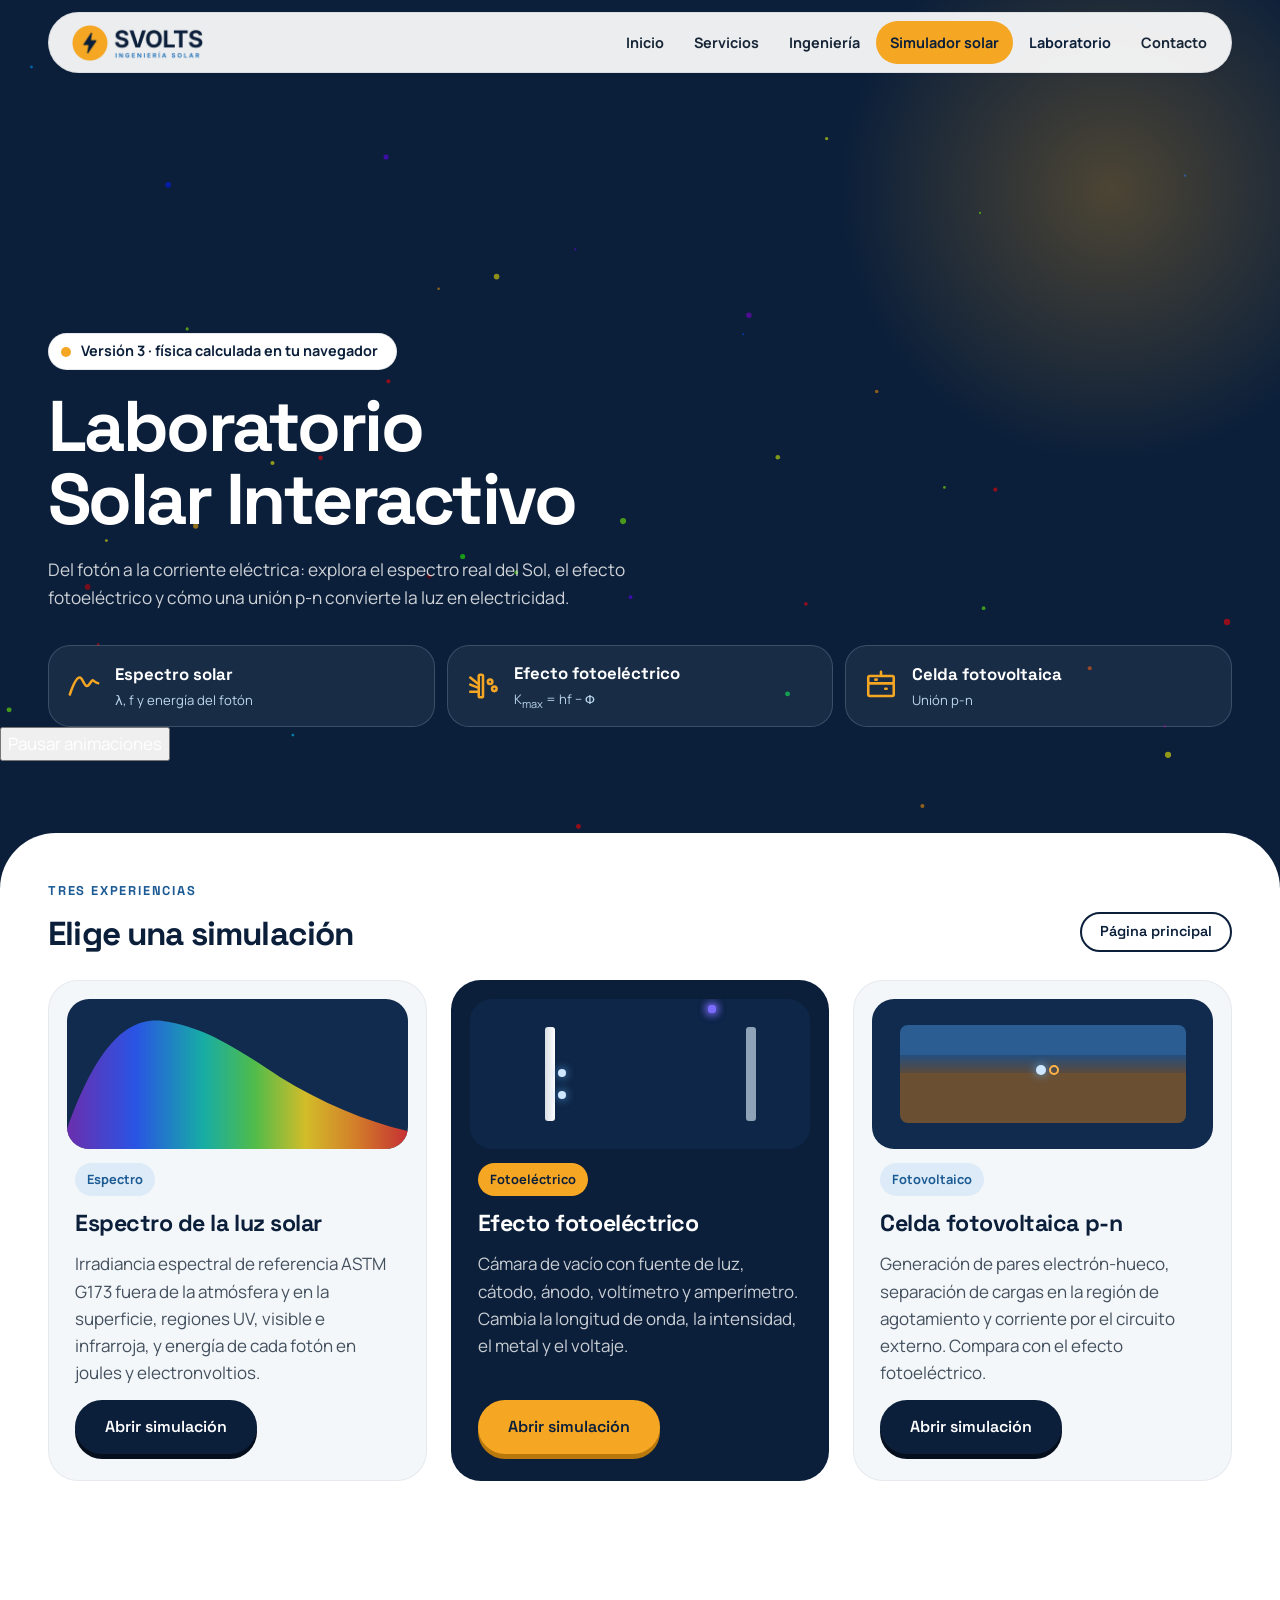
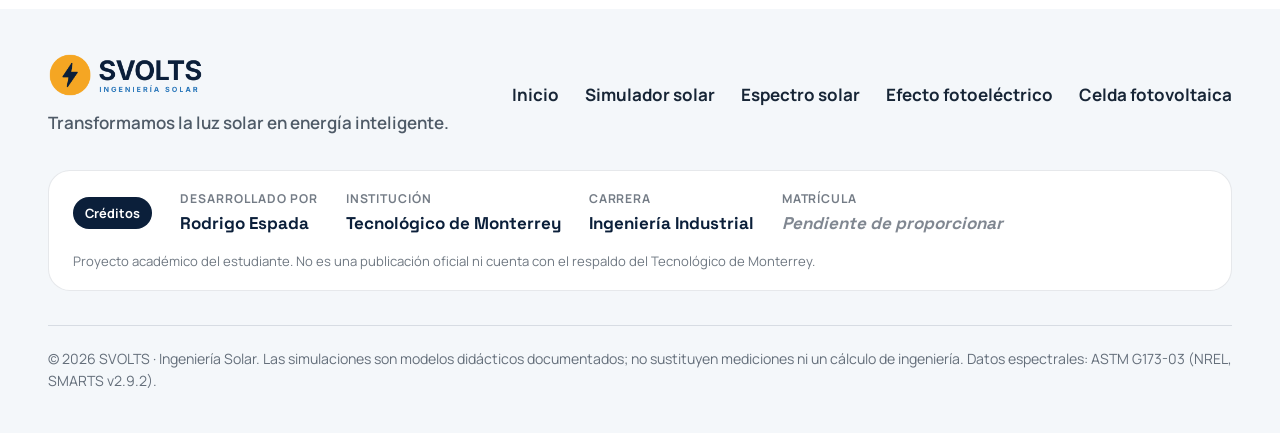
==== commit a1b2b16d: "V4: animaciones en el simulador y el laboratorio - Simulador: encabezado con Sol vivo, mosaicos que " ====
--- a/laboratorio.html
+++ b/laboratorio.html
@@ -12,7 +12,8 @@
   <link rel="stylesheet" href="styles.css">
   <link rel="stylesheet" href="simulador.css">
   <link rel="stylesheet" href="laboratorio.css">
-  <script>document.documentElement.classList.add('js');</script>
+  <link rel="stylesheet" href="fx.css">
+  <script>(function(d){d.classList.add('js');try{var n=JSON.parse(sessionStorage.getItem('svfx-nav')||'null');sessionStorage.removeItem('svfx-nav');if(n&&Date.now()-n.t<5000&&!matchMedia('(prefers-reduced-motion: reduce)').matches&&localStorage.getItem('svfx-paused')!=='1'){d.classList.add('fx-arrive');d.style.setProperty('--fx-x',(n.x*100).toFixed(1)+'%');d.style.setProperty('--fx-y',(n.y*100).toFixed(1)+'%');}}catch(e){}})(document.documentElement);</script>
 </head>
 <body class="lab-page">
   <a class="skip" href="#lab">Saltar al laboratorio</a>
@@ -41,6 +42,7 @@
   <main id="lab">
     <!-- ================= PORTADA DEL LABORATORIO ================= -->
     <section class="labhero" aria-labelledby="lab-title">
+      <canvas class="labhero__aurora" data-fx="aurora" aria-hidden="true"></canvas>
       <canvas class="labhero__field" id="heroField" aria-hidden="true"></canvas>
       <div class="wrap labhero__inner">
         <p class="chip chip--sun"><span class="chip__dot"></span>Versión 3 · física calculada en tu navegador</p>
@@ -61,6 +63,7 @@
           </a>
         </nav>
       </div>
+      <button class="fx-toggle" type="button" data-fx-toggle aria-pressed="false"><span class="fx-toggle__i" aria-hidden="true"></span><span class="fx-toggle__t">Pausar animaciones</span></button>
     </section>
 
     <div class="labbody">
@@ -237,7 +240,7 @@
             </aside>
           </div>
 
-          <div class="readouts" id="peReadouts" aria-live="polite"></div>
+          <div class="readouts" id="peReadouts" aria-live="polite" data-fx-live></div>
 
           <div class="pe__charts">
             <figure class="minichart">
@@ -313,7 +316,7 @@
             </aside>
           </div>
 
-          <div class="readouts" id="pnReadouts" aria-live="polite"></div>
+          <div class="readouts" id="pnReadouts" aria-live="polite" data-fx-live></div>
 
           <div class="pnsteps">
             <ol>
@@ -401,5 +404,6 @@
   <script src="lab-espectro.js"></script>
   <script src="lab-fotoelectrico.js"></script>
   <script src="lab-celda.js"></script>
+  <script src="fx.js" defer></script>
 </body>
 </html>
--- a/simulador.css
+++ b/simulador.css
@@ -380,6 +380,9 @@
 .sim__grid.is-basic { grid-template-columns: minmax(0, 1fr); }
 .sim__grid.is-basic .sim__main { max-width: 1040px; }
 .sim__top:has(.stepper[hidden]) { justify-content: flex-start; }
+
+/* Mensajes de validación */
+.ctl-err { font-size: .9rem; font-weight: 700; color: #B3261E; background: #FBE4E1; border-radius: 14px; padding: 10px 14px; }
 
 /* Opciones tipo píldora */
 .field--radio { border: 0; padding: 0; margin: 0; }
@@ -493,3 +496,5 @@
   .rp-kpis div, .rp-info div, .rp-table thead th, .rp-table tfoot th, .rp-table tfoot td, .rp-gloss, .spill, .c-pos, .c-neg, .d-panel, .d-inv { -webkit-print-color-adjust: exact; print-color-adjust: exact; }
   .rp-table a { color: #1B5A93; }
 }
+.vi-checks { display: grid; gap: 12px; }
+.vi-checks__src { font-family: var(--font-body); font-weight: 600; font-size: .85rem; color: var(--blue-deep); }
